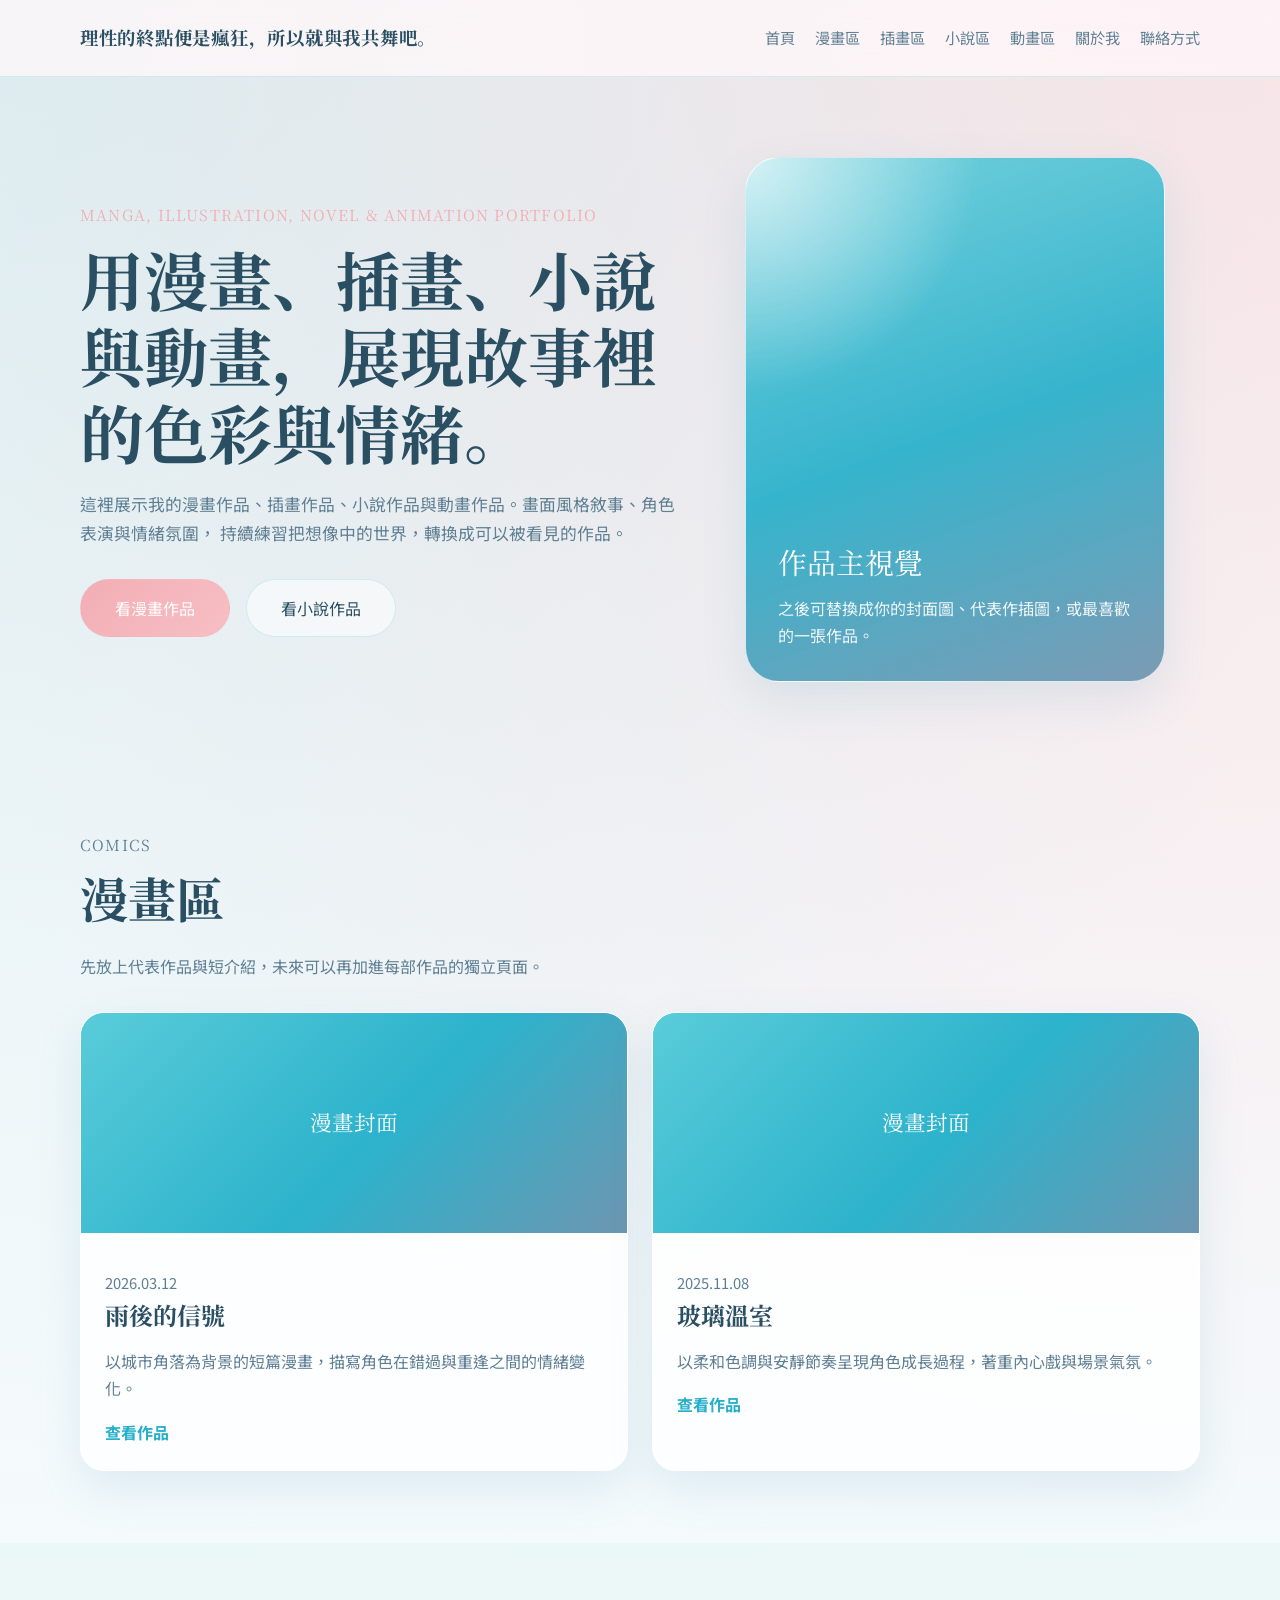
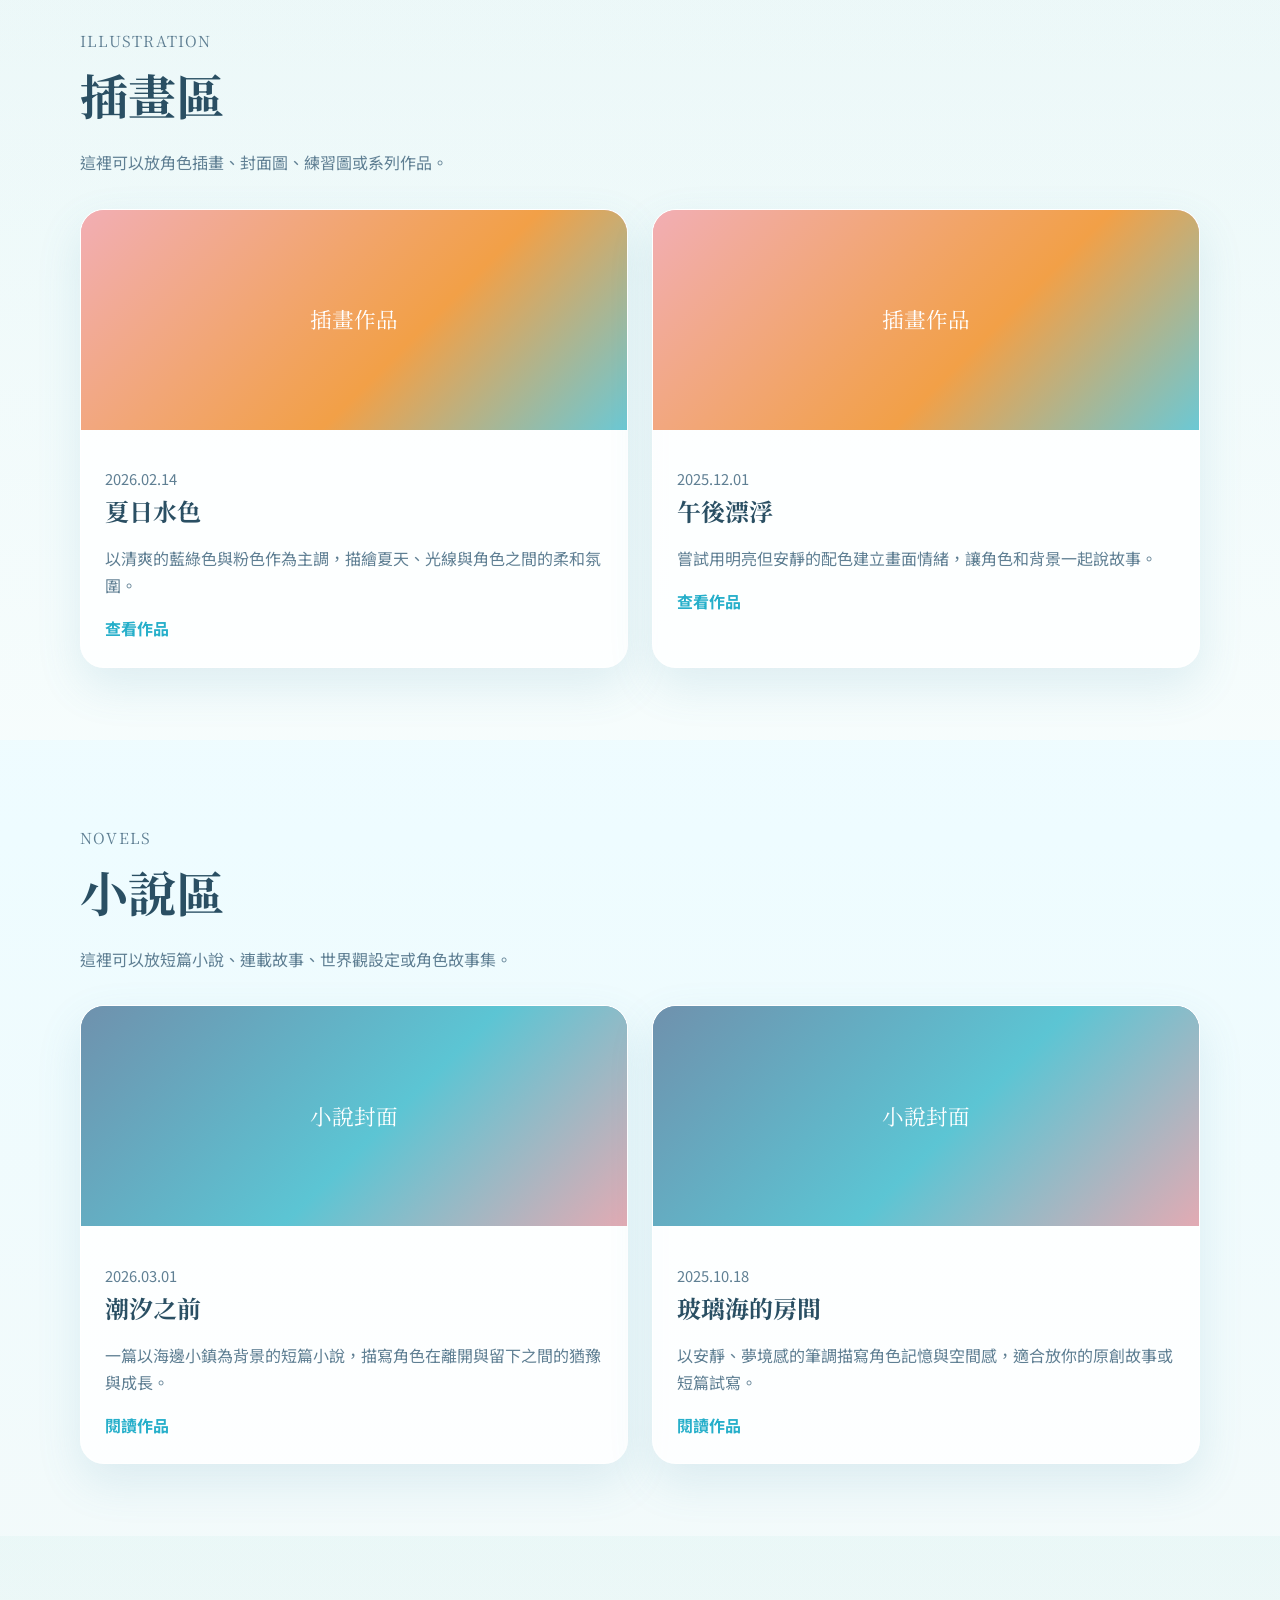
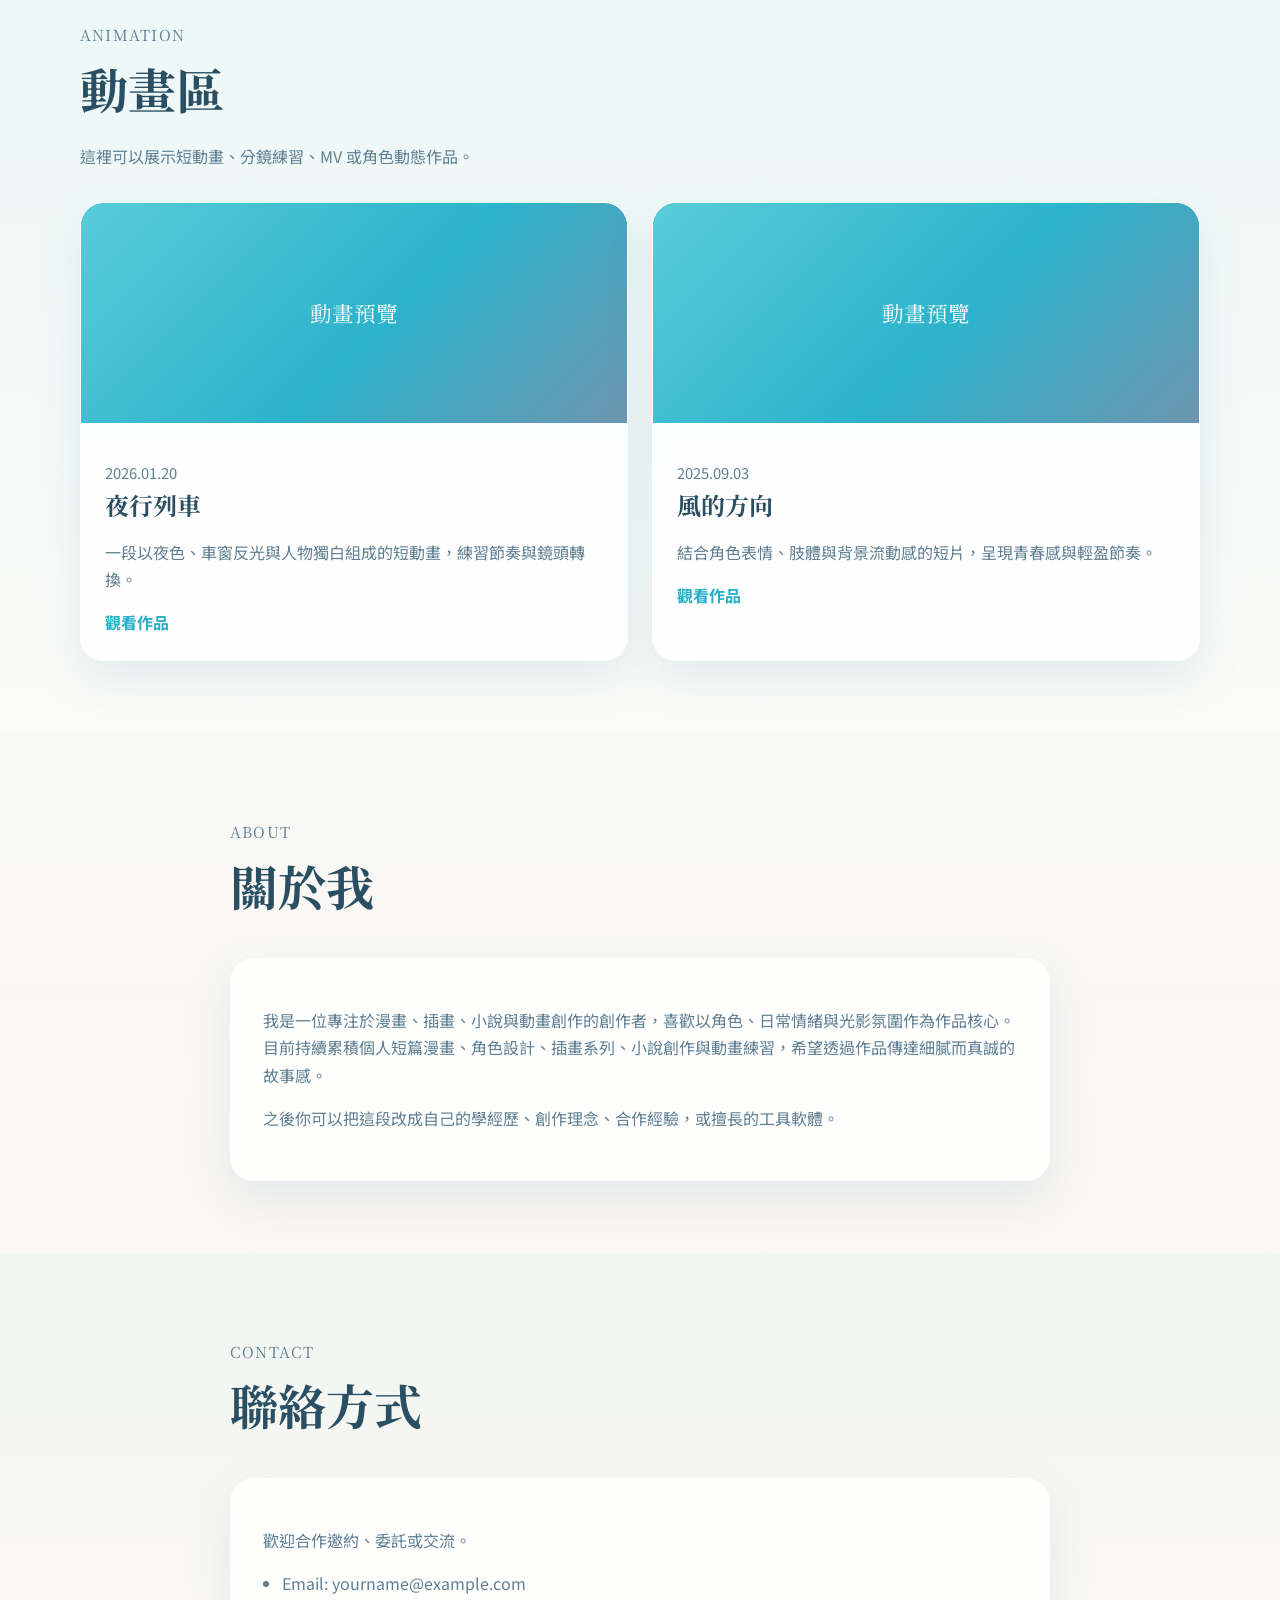
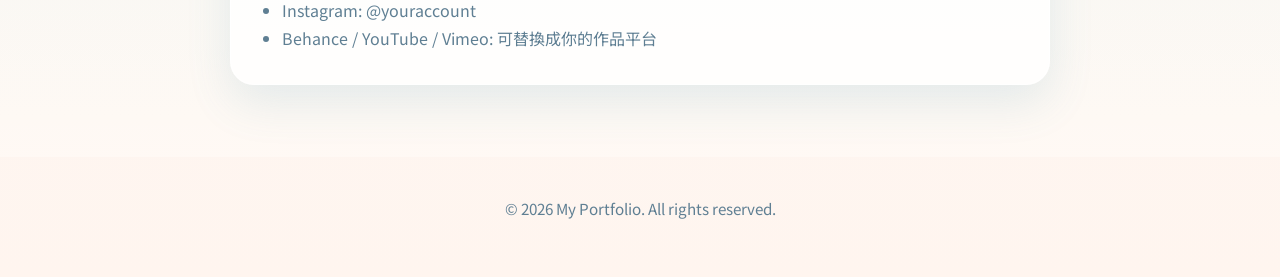
==== index.html @ 0db20a2e "更新小說指引介面" ====
<!DOCTYPE html>
<html lang="zh-Hant">
<head>
  <meta charset="UTF-8">
  <meta name="viewport" content="width=device-width, initial-scale=1.0">
  <title>理性的終點便是瘋狂，所以就與我共舞吧。 </title>
  <meta
    name="description"
    content="個人漫畫、插畫、小說與動畫作品集，包含作品介紹、關於我與聯絡方式。"
  >
  <link rel="preconnect" href="https://fonts.googleapis.com">
  <link rel="preconnect" href="https://fonts.gstatic.com" crossorigin>
  <link
    href="https://fonts.googleapis.com/css2?family=Noto+Serif+JP:wght@500;700&family=Noto+Sans+TC:wght@400;500;700&display=swap"
    rel="stylesheet"
  >
  <link rel="stylesheet" href="style.css">
</head>
<body>
  <header class="site-header">
    <div class="container header-inner">
      <a class="site-logo" href="#hero">理性的終點便是瘋狂，所以就與我共舞吧。</a>

      <button class="menu-toggle" type="button" aria-expanded="false" aria-controls="site-nav">
        選單
      </button>

      <nav class="site-nav" id="site-nav" aria-label="主要選單">
        <a href="#hero">首頁</a>
        <a href="#comics">漫畫區</a>
        <a href="#illustration">插畫區</a>
        <a href="#novels">小說區</a>
        <a href="#animation">動畫區</a>
        <a href="#about">關於我</a>
        <a href="#contact">聯絡方式</a>
      </nav>
    </div>
  </header>

  <main>
    <section class="hero" id="hero">
      <div class="container hero-grid">
        <div class="hero-copy">
          <p class="section-label">Manga, Illustration, Novel & Animation Portfolio</p>
          <h1>用漫畫、插畫、小說與動畫，展現故事裡的色彩與情緒。</h1>
          <p class="hero-text">
            這裡展示我的漫畫作品、插畫作品、小說作品與動畫作品。畫面風格敘事、角色表演與情緒氛圍，
            持續練習把想像中的世界，轉換成可以被看見的作品。
          </p>
          <div class="hero-actions">
            <a class="button primary" href="#comics">看漫畫作品</a>
            <a class="button secondary" href="#novels">看小說作品</a>
          </div>
        </div>

        <div class="hero-visual" aria-label="作品主視覺示意圖">
          <div class="hero-card">
            <span>作品主視覺</span>
            <p>之後可替換成你的封面圖、代表作插圖，或最喜歡的一張作品。</p>
          </div>
        </div>
      </div>
    </section>

    <section class="section" id="comics">
      <div class="container">
        <div class="section-heading">
          <p class="section-label">Comics</p>
          <h2>漫畫區</h2>
          <p>先放上代表作品與短介紹，未來可以再加進每部作品的獨立頁面。</p>
        </div>

        <div class="card-grid">
          <article class="work-card">
            <div class="work-cover placeholder">漫畫封面</div>
            <div class="work-content">
              <p class="work-date">2026.03.12</p>
              <h3>雨後的信號</h3>
              <p>
                以城市角落為背景的短篇漫畫，描寫角色在錯過與重逢之間的情緒變化。
              </p>
              <a class="text-link" href="#">查看作品</a>
            </div>
          </article>

          <article class="work-card">
            <div class="work-cover placeholder">漫畫封面</div>
            <div class="work-content">
              <p class="work-date">2025.11.08</p>
              <h3>玻璃溫室</h3>
              <p>
                以柔和色調與安靜節奏呈現角色成長過程，著重內心戲與場景氣氛。
              </p>
              <a class="text-link" href="#">查看作品</a>
            </div>
          </article>
        </div>
      </div>
    </section>

    <section class="section alt" id="illustration">
      <div class="container">
        <div class="section-heading">
          <p class="section-label">Illustration</p>
          <h2>插畫區</h2>
          <p>這裡可以放角色插畫、封面圖、練習圖或系列作品。</p>
        </div>

        <div class="card-grid">
          <article class="work-card">
            <div class="work-cover placeholder illustration-cover">插畫作品</div>
            <div class="work-content">
              <p class="work-date">2026.02.14</p>
              <h3>夏日水色</h3>
              <p>
                以清爽的藍綠色與粉色作為主調，描繪夏天、光線與角色之間的柔和氛圍。
              </p>
              <a class="text-link" href="#">查看作品</a>
            </div>
          </article>

          <article class="work-card">
            <div class="work-cover placeholder illustration-cover">插畫作品</div>
            <div class="work-content">
              <p class="work-date">2025.12.01</p>
              <h3>午後漂浮</h3>
              <p>
                嘗試用明亮但安靜的配色建立畫面情緒，讓角色和背景一起說故事。
              </p>
              <a class="text-link" href="#">查看作品</a>
            </div>
          </article>
        </div>
      </div>
    </section>

    <section class="section" id="novels">
      <div class="container">
        <div class="section-heading">
          <p class="section-label">Novels</p>
          <h2>小說區</h2>
          <p>這裡可以放短篇小說、連載故事、世界觀設定或角色故事集。</p>
        </div>

        <div class="card-grid">
          <article class="work-card">
            <div class="work-cover placeholder novel-cover">小說封面</div>
            <div class="work-content">
              <p class="work-date">2026.03.01</p>
              <h3>潮汐之前</h3>
              <p>
                一篇以海邊小鎮為背景的短篇小說，描寫角色在離開與留下之間的猶豫與成長。
              </p>
              <a class="text-link" href="novel-tide.html">閱讀作品</a>
            </div>
          </article>

          <article class="work-card">
            <div class="work-cover placeholder novel-cover">小說封面</div>
            <div class="work-content">
              <p class="work-date">2025.10.18</p>
              <h3>玻璃海的房間</h3>
              <p>
                以安靜、夢境感的筆調描寫角色記憶與空間感，適合放你的原創故事或短篇試寫。
              </p>
              <a class="text-link" href="novel2-tide.html">閱讀作品</a>
            </div>
          </article>
        </div>
      </div>
    </section>

    <section class="section alt" id="animation">
      <div class="container">
        <div class="section-heading">
          <p class="section-label">Animation</p>
          <h2>動畫區</h2>
          <p>這裡可以展示短動畫、分鏡練習、MV 或角色動態作品。</p>
        </div>

        <div class="card-grid">
          <article class="work-card">
            <div class="work-cover placeholder">動畫預覽</div>
            <div class="work-content">
              <p class="work-date">2026.01.20</p>
              <h3>夜行列車</h3>
              <p>
                一段以夜色、車窗反光與人物獨白組成的短動畫，練習節奏與鏡頭轉換。
              </p>
              <a class="text-link" href="#">觀看作品</a>
            </div>
          </article>

          <article class="work-card">
            <div class="work-cover placeholder">動畫預覽</div>
            <div class="work-content">
              <p class="work-date">2025.09.03</p>
              <h3>風的方向</h3>
              <p>
                結合角色表情、肢體與背景流動感的短片，呈現青春感與輕盈節奏。
              </p>
              <a class="text-link" href="#">觀看作品</a>
            </div>
          </article>
        </div>
      </div>
    </section>

    <section class="section" id="about">
      <div class="container narrow">
        <div class="section-heading">
          <p class="section-label">About</p>
          <h2>關於我</h2>
        </div>
        <div class="about-box">
          <p>
            我是一位專注於漫畫、插畫、小說與動畫創作的創作者，喜歡以角色、日常情緒與光影氛圍作為作品核心。
            目前持續累積個人短篇漫畫、角色設計、插畫系列、小說創作與動畫練習，希望透過作品傳達細膩而真誠的故事感。
          </p>
          <p>
            之後你可以把這段改成自己的學經歷、創作理念、合作經驗，或擅長的工具軟體。
          </p>
        </div>
      </div>
    </section>

    <section class="section contact-section" id="contact">
      <div class="container narrow">
        <div class="section-heading">
          <p class="section-label">Contact</p>
          <h2>聯絡方式</h2>
        </div>
        <div class="contact-box">
          <p>歡迎合作邀約、委託或交流。</p>
          <ul class="contact-list">
            <li>Email: yourname@example.com</li>
            <li>Instagram: @youraccount</li>
            <li>Behance / YouTube / Vimeo: 可替換成你的作品平台</li>
          </ul>
        </div>
      </div>
    </section>
  </main>

  <footer class="site-footer">
    <div class="container footer-inner">
      <p>&copy; <span id="current-year"></span> My Portfolio. All rights reserved.</p>
    </div>
  </footer>

  <script src="script.js"></script>
</body>
</html>
---- style.css ----
:root {
  --bg: #fff4f6;
  --bg-soft: #f8fdff;
  --card: rgba(255, 255, 255, 0.82);
  --text: #2a4f63;
  --muted: #5f7f93;
  --line: rgba(38, 175, 202, 0.18);
  --accent: #f2aeb4;
  --accent-deep: #26afca;
  --accent-warm: #f29e38;
  --accent-blue: #59ccd9;
  --accent-steel: #6f91ad;
  --shadow: 0 18px 45px rgba(79, 149, 174, 0.14);
  --radius-lg: 24px;
  --radius-md: 18px;
  --radius-sm: 12px;
  --container: 1120px;
}

* {
  box-sizing: border-box;
}

html {
  scroll-behavior: smooth;
}

body {
  margin: 0;
  font-family: "Noto Sans TC", sans-serif;
  color: var(--text);
  background:
    radial-gradient(circle at top left, rgba(89, 204, 217, 0.2), transparent 28%),
    radial-gradient(circle at top right, rgba(242, 174, 180, 0.26), transparent 30%),
    linear-gradient(180deg, #fef7f8 0%, #eefcff 48%, #fff5ef 100%);
  line-height: 1.7;
}

img {
  max-width: 100%;
  display: block;
}

a {
  color: inherit;
  text-decoration: none;
}

.container {
  width: min(calc(100% - 2rem), var(--container));
  margin: 0 auto;
}

.narrow {
  max-width: 820px;
}

.site-header {
  position: sticky;
  top: 0;
  z-index: 20;
  backdrop-filter: blur(16px);
  background: rgba(255, 248, 250, 0.78);
  border-bottom: 1px solid var(--line);
}

.header-inner {
  display: flex;
  align-items: center;
  justify-content: space-between;
  gap: 1rem;
  min-height: 76px;
}

.site-logo,
.section-label,
h1,
h2,
h3 {
  font-family: "Noto Serif JP", serif;
}

.site-logo {
  font-size: 1.15rem;
  font-weight: 700;
  letter-spacing: 0.04em;
}

.site-nav {
  display: flex;
  align-items: center;
  gap: 1.25rem;
}

.site-nav a {
  color: var(--muted);
  font-size: 0.95rem;
}

.site-nav a:hover,
.site-nav a:focus-visible,
.text-link:hover,
.text-link:focus-visible {
  color: var(--accent-deep);
}

.menu-toggle {
  display: none;
  border: 1px solid var(--line);
  background: var(--bg-soft);
  color: var(--text);
  padding: 0.7rem 1rem;
  border-radius: 999px;
  font: inherit;
}

.hero {
  padding: 5rem 0 4rem;
}

.hero-grid {
  display: grid;
  grid-template-columns: 1.1fr 0.9fr;
  gap: 2rem;
  align-items: center;
}

.section-label {
  margin: 0 0 0.75rem;
  color: var(--accent);
  font-size: 0.95rem;
  letter-spacing: 0.08em;
  text-transform: uppercase;
}

h1 {
  margin: 0;
  font-size: clamp(2.4rem, 5vw, 4.8rem);
  line-height: 1.2;
}

.hero-text,
.section-heading p,
.work-content p,
.about-box p,
.contact-box p,
.contact-list {
  color: var(--muted);
}

.hero-text {
  max-width: 42rem;
  margin: 1.25rem 0 0;
  font-size: 1.05rem;
}

.hero-actions {
  display: flex;
  flex-wrap: wrap;
  gap: 1rem;
  margin-top: 2rem;
}

.button {
  display: inline-flex;
  align-items: center;
  justify-content: center;
  min-width: 150px;
  padding: 0.9rem 1.4rem;
  border-radius: 999px;
  border: 1px solid transparent;
  transition: transform 0.2s ease, background-color 0.2s ease;
}

.button:hover,
.button:focus-visible {
  transform: translateY(-2px);
}

.button.primary {
  background: linear-gradient(135deg, var(--accent), #f6bfc5);
  color: #fffdfd;
}

.button.secondary {
  background: rgba(255, 255, 255, 0.55);
  border-color: var(--line);
}

.hero-visual {
  min-height: 420px;
  display: flex;
  align-items: center;
  justify-content: center;
}

.hero-card,
.work-card,
.about-box,
.contact-box {
  background: var(--card);
  border: 1px solid rgba(255, 255, 255, 0.75);
  box-shadow: var(--shadow);
}

.hero-card {
  width: min(100%, 420px);
  aspect-ratio: 4 / 5;
  border-radius: 34px;
  padding: 2rem;
  background:
    radial-gradient(circle at top left, rgba(255, 255, 255, 0.7), transparent 35%),
    linear-gradient(160deg, rgba(89, 204, 217, 0.82), rgba(38, 175, 202, 0.92) 52%, rgba(111, 145, 173, 0.9) 100%);
  display: flex;
  flex-direction: column;
  justify-content: flex-end;
}

.hero-card span {
  font-family: "Noto Serif JP", serif;
  font-size: 1.8rem;
  margin-bottom: 0.5rem;
  color: #ffffff;
}

.hero-card p {
  margin: 0;
  color: rgba(255, 255, 255, 0.9);
}

.section {
  padding: 4.5rem 0;
}

.section.alt,
.contact-section {
  background:
    linear-gradient(180deg, rgba(89, 204, 217, 0.08), rgba(255, 255, 255, 0.2)),
    rgba(255, 250, 245, 0.32);
}

.section-heading {
  margin-bottom: 2rem;
}

h2 {
  margin: 0;
  font-size: clamp(1.9rem, 4vw, 3rem);
}

.section-heading p {
  margin: 0.85rem 0 0;
}

.card-grid {
  display: grid;
  grid-template-columns: repeat(2, minmax(0, 1fr));
  gap: 1.5rem;
}

.work-card {
  border-radius: var(--radius-lg);
  overflow: hidden;
}

.work-cover {
  min-height: 220px;
  display: grid;
  place-items: center;
  font-family: "Noto Serif JP", serif;
  font-size: 1.35rem;
  color: #fff;
  background:
    linear-gradient(135deg, rgba(89, 204, 217, 0.95), rgba(38, 175, 202, 0.88) 55%, rgba(111, 145, 173, 0.92)),
    #59ccd9;
}

.illustration-cover {
  background:
    linear-gradient(135deg, rgba(242, 174, 180, 0.96), rgba(242, 158, 56, 0.88) 60%, rgba(89, 204, 217, 0.88)),
    #f2aeb4;
}

.novel-cover {
  background:
    linear-gradient(135deg, rgba(111, 145, 173, 0.94), rgba(89, 204, 217, 0.88) 55%, rgba(242, 174, 180, 0.88)),
    #6f91ad;
}

.work-content {
  padding: 1.5rem;
}

.work-date {
  margin: 0 0 0.4rem;
  font-size: 0.92rem;
}

h3 {
  margin: 0;
  font-size: 1.5rem;
}

.work-content p {
  margin: 0.8rem 0 0;
}

.text-link {
  display: inline-block;
  margin-top: 1rem;
  color: var(--accent-deep);
  font-weight: 700;
}

.about-box,
.contact-box {
  border-radius: var(--radius-lg);
  padding: 2rem;
}

.contact-list {
  margin: 1rem 0 0;
  padding-left: 1.2rem;
}

.site-footer {
  padding: 1.5rem 0 2.5rem;
}

.footer-inner {
  text-align: center;
  color: var(--muted);
  font-size: 0.95rem;
}

@media (max-width: 900px) {
  .hero-grid,
  .card-grid {
    grid-template-columns: 1fr;
  }

  .hero {
    padding-top: 3.5rem;
  }
}

@media (max-width: 720px) {
  .header-inner {
    flex-wrap: wrap;
    padding: 0.9rem 0;
  }

  .menu-toggle {
    display: inline-flex;
  }

  .site-nav {
    display: none;
    width: 100%;
    flex-direction: column;
    align-items: flex-start;
    padding: 0.4rem 0 0.8rem;
  }

  .site-nav.is-open {
    display: flex;
  }

  .hero-card {
    aspect-ratio: 5 / 4;
  }

  .section,
  .contact-section {
    padding: 3.5rem 0;
  }
}
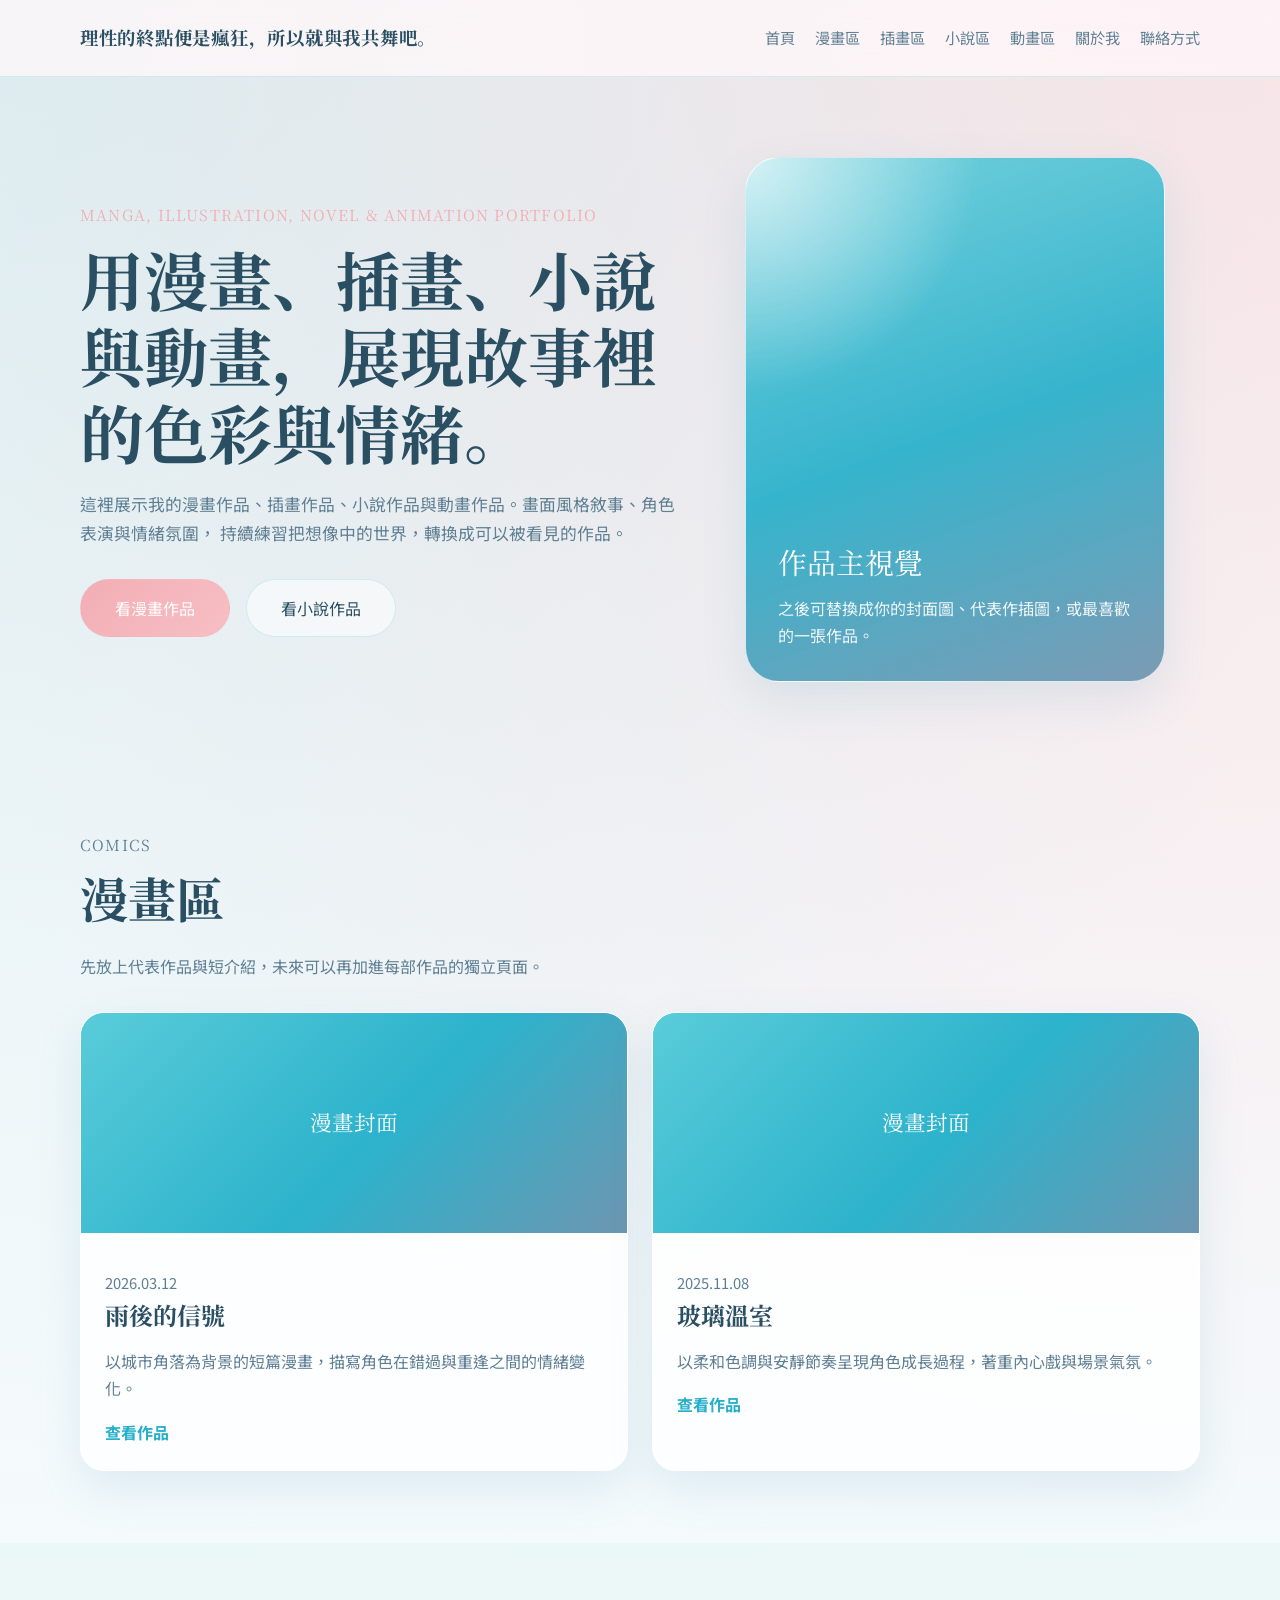
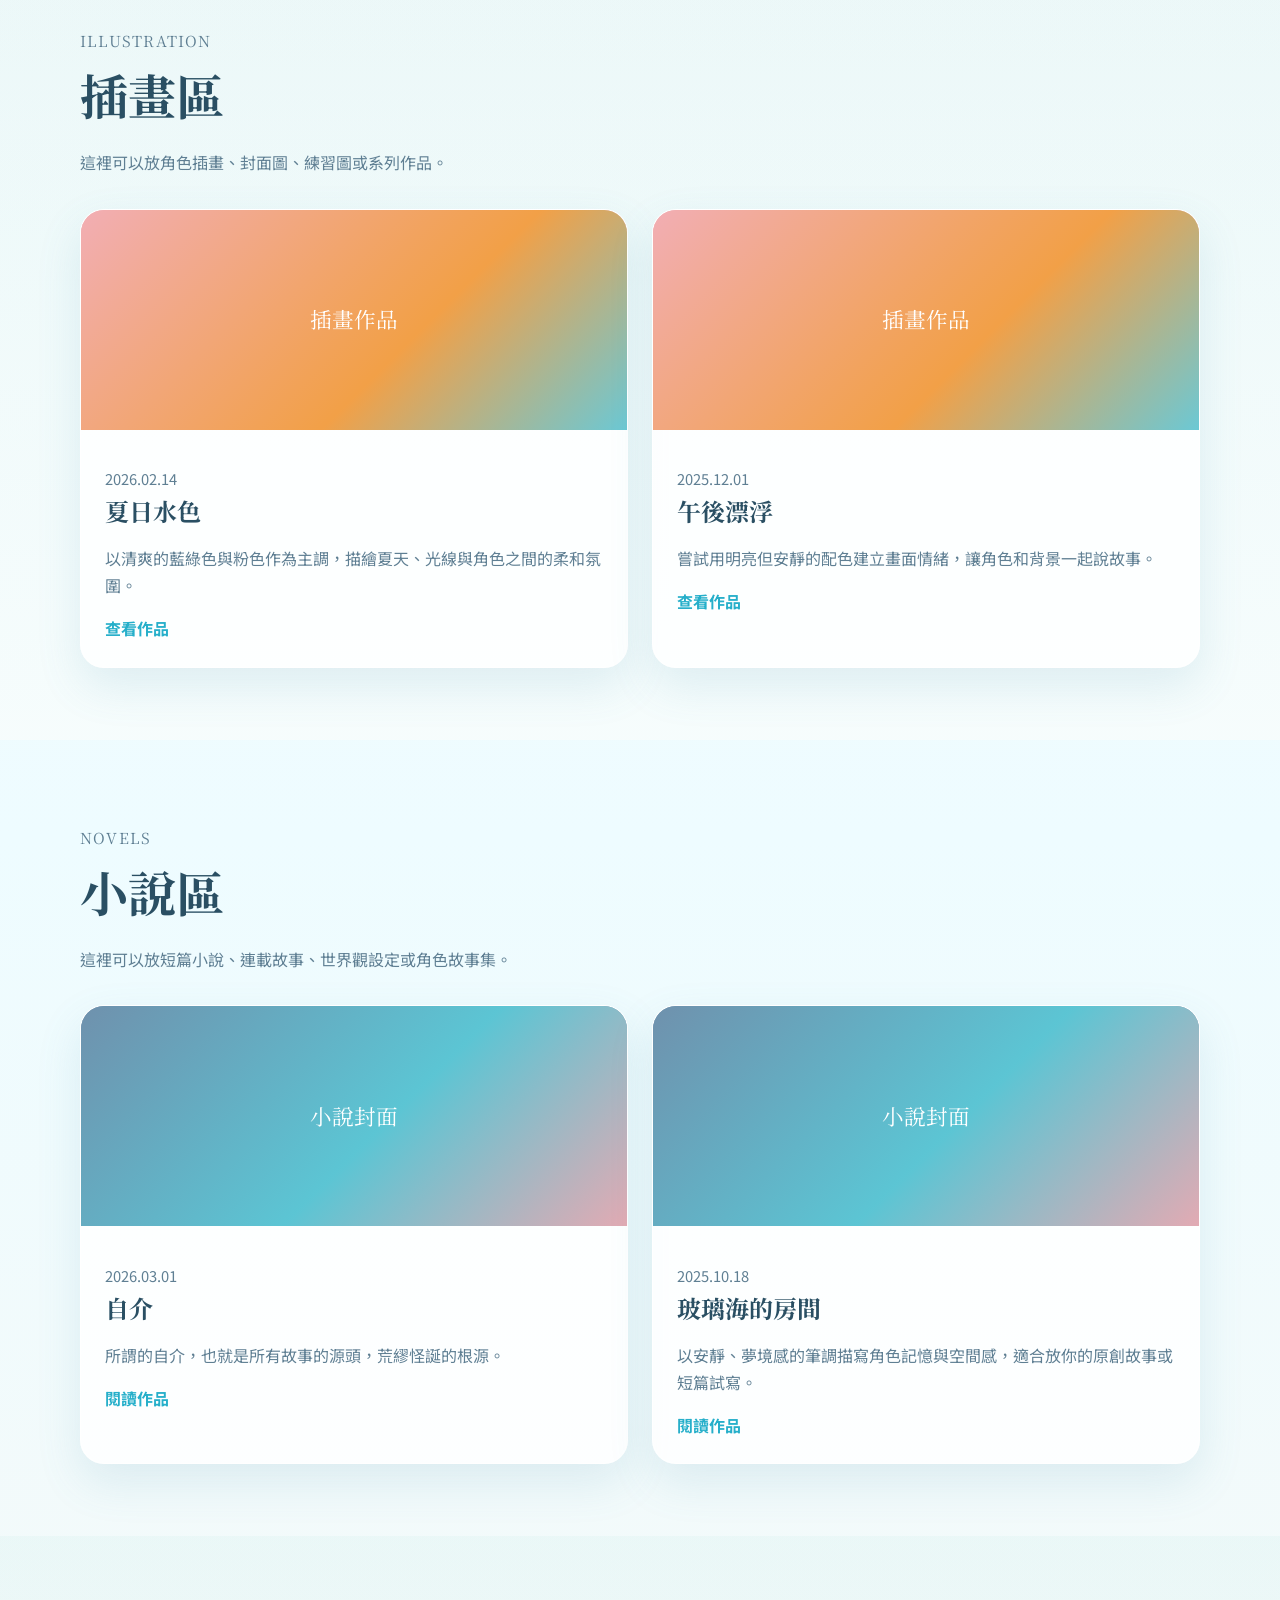
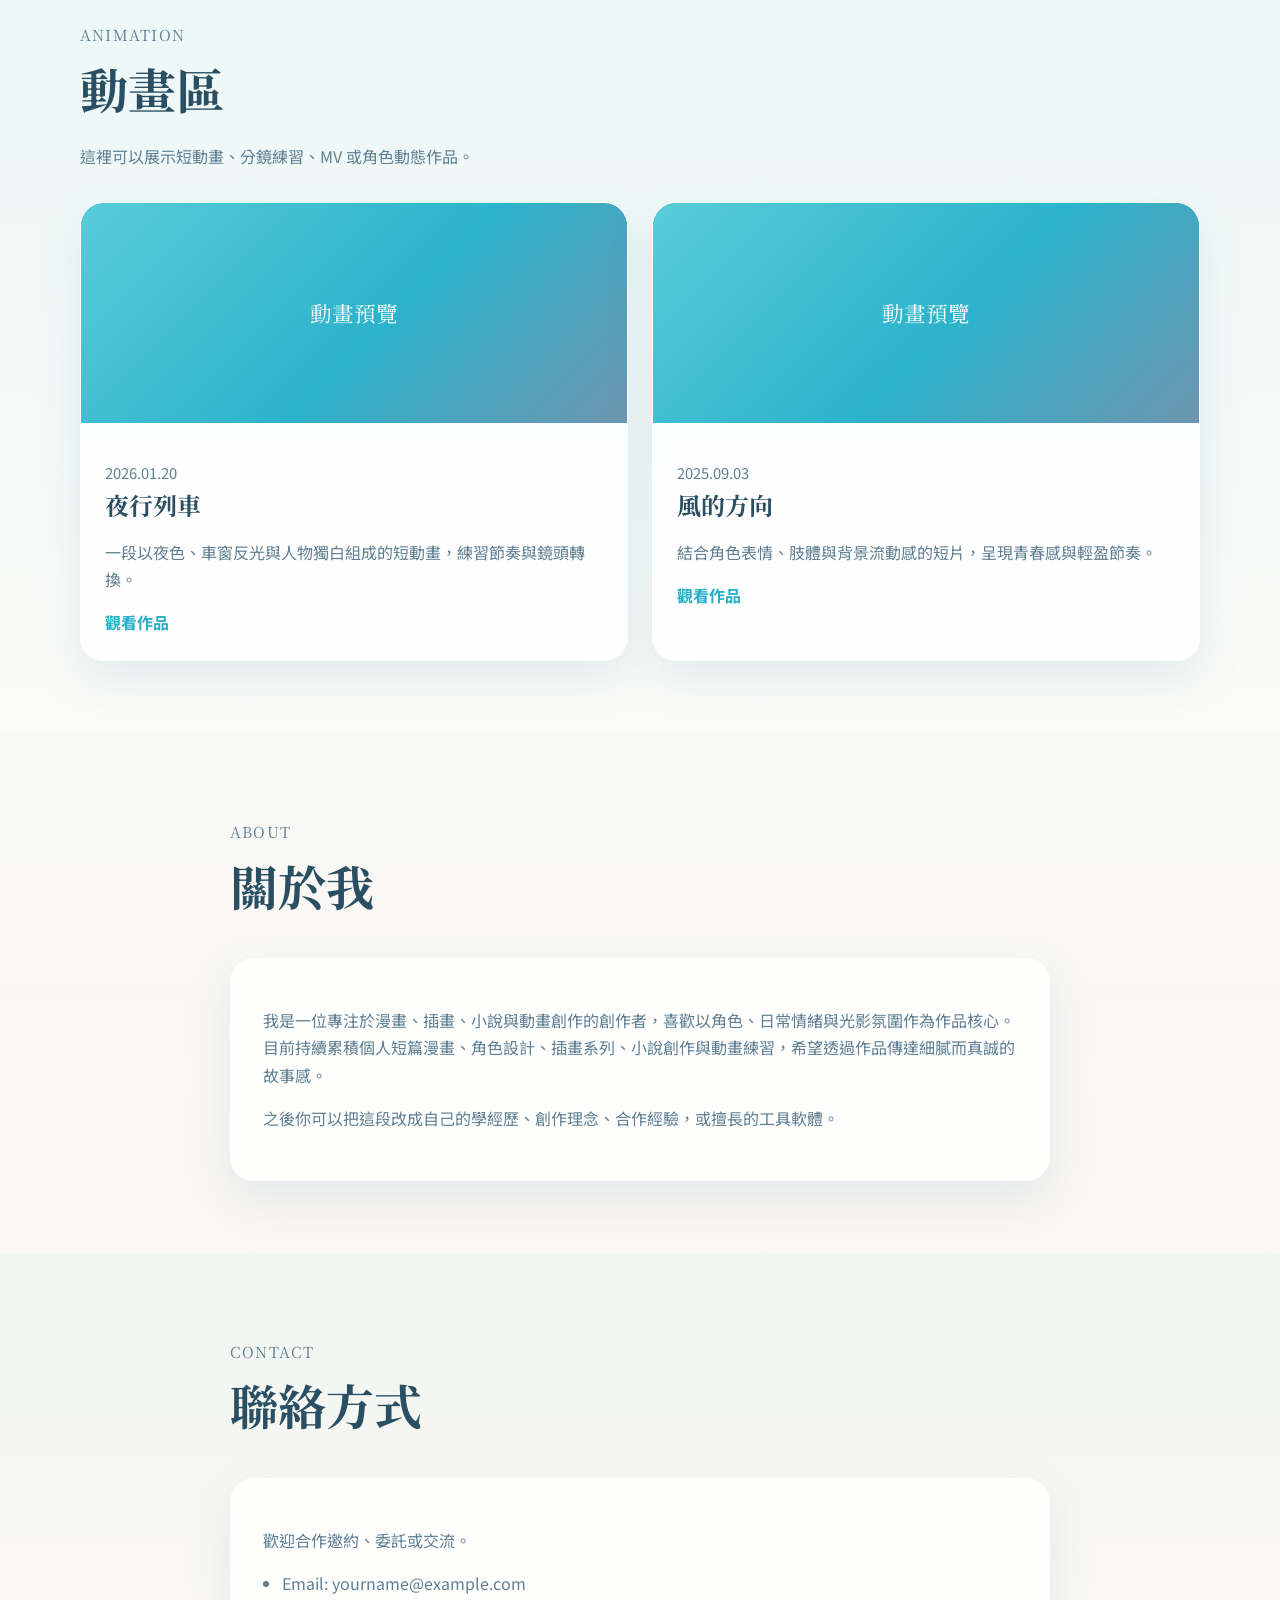
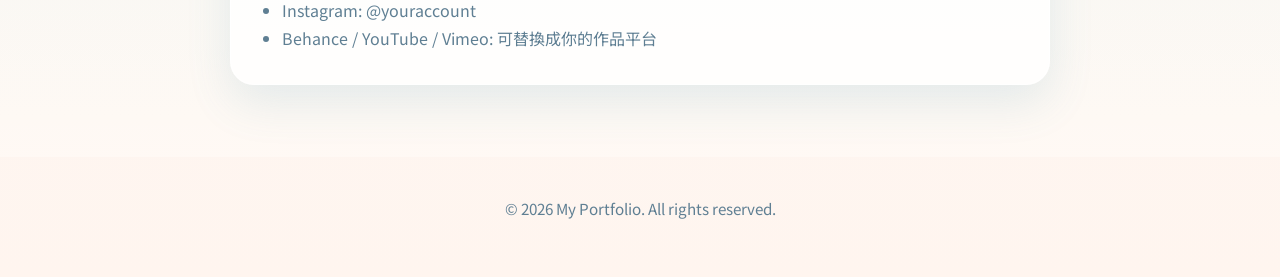
==== commit 82762997: "更新小說介面" ====
--- a/index.html
+++ b/index.html
@@ -147,9 +147,9 @@
             <div class="work-cover placeholder novel-cover">小說封面</div>
             <div class="work-content">
               <p class="work-date">2026.03.01</p>
-              <h3>潮汐之前</h3>
-              <p>
-                一篇以海邊小鎮為背景的短篇小說，描寫角色在離開與留下之間的猶豫與成長。
+              <h3>自介</h3>
+              <p>
+                所謂的自介，也就是所有故事的源頭，荒繆怪誕的根源。
               </p>
               <a class="text-link" href="novel-tide.html">閱讀作品</a>
             </div>
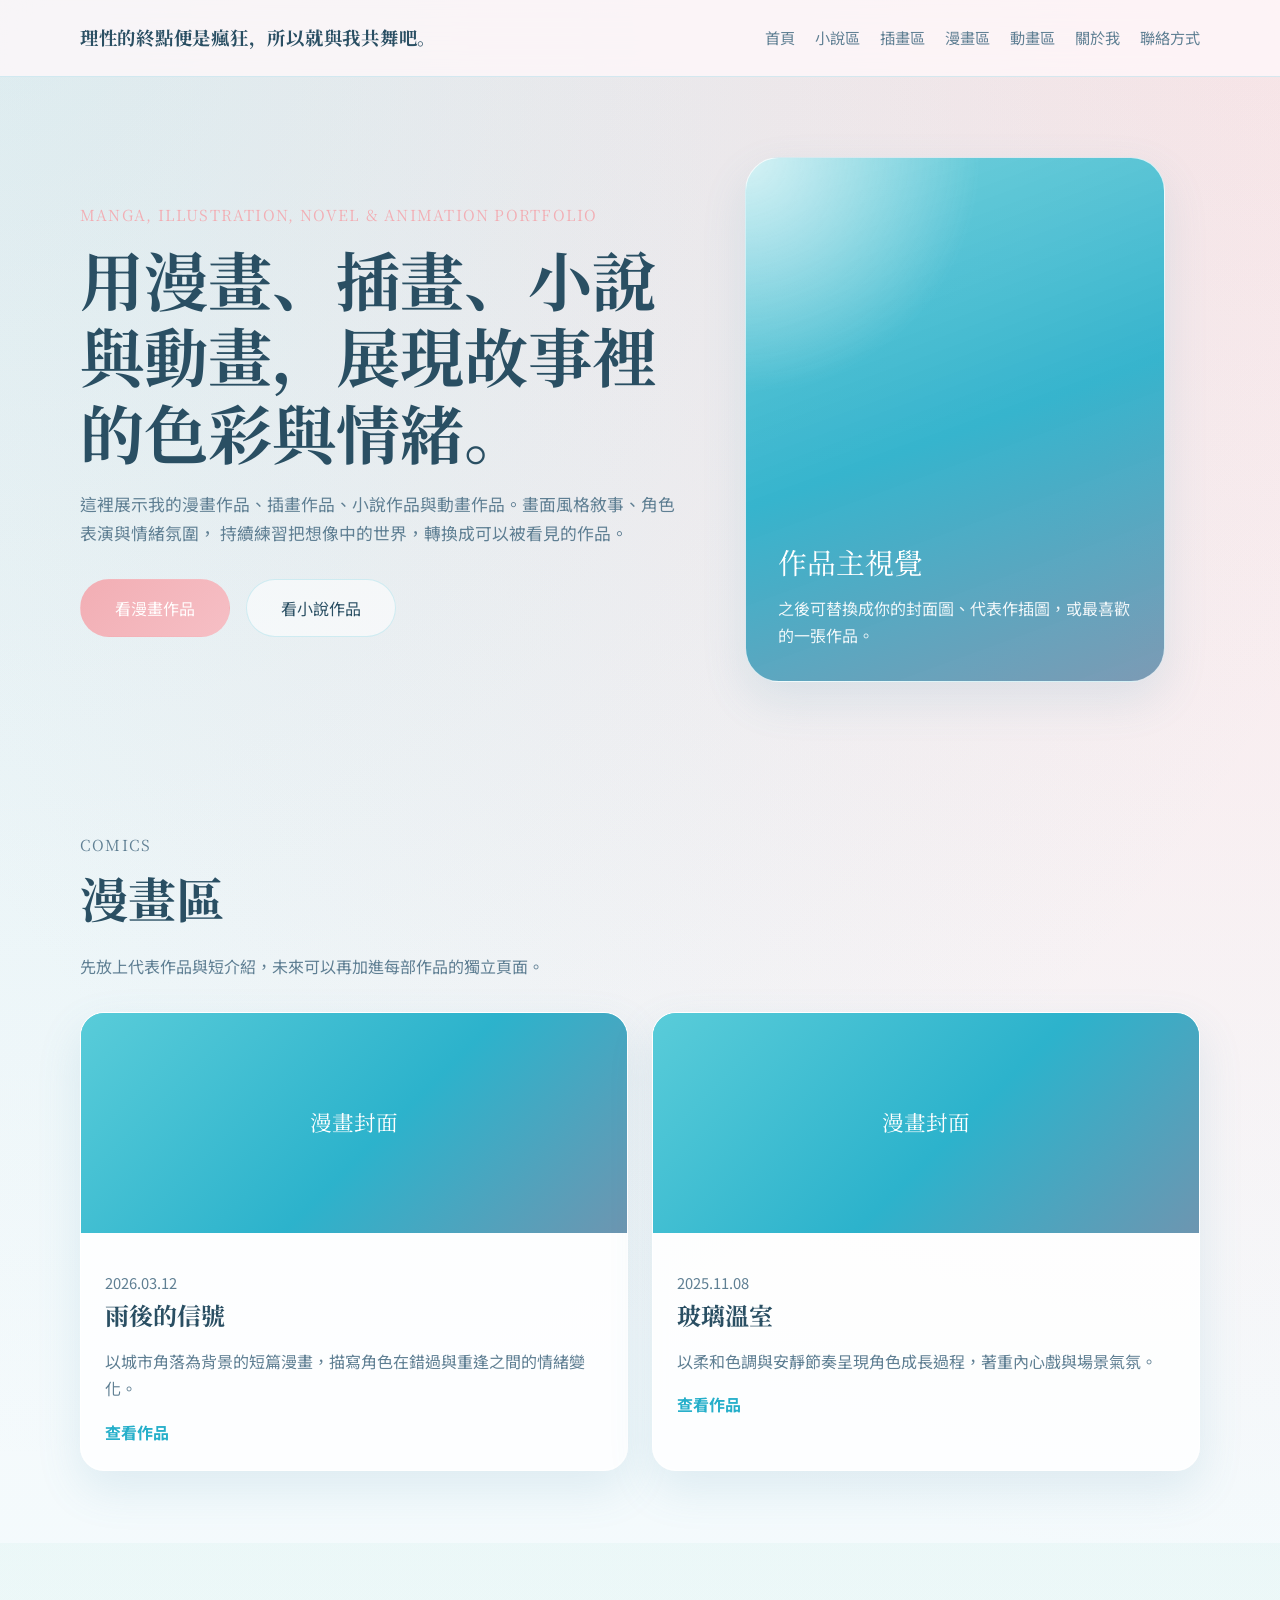
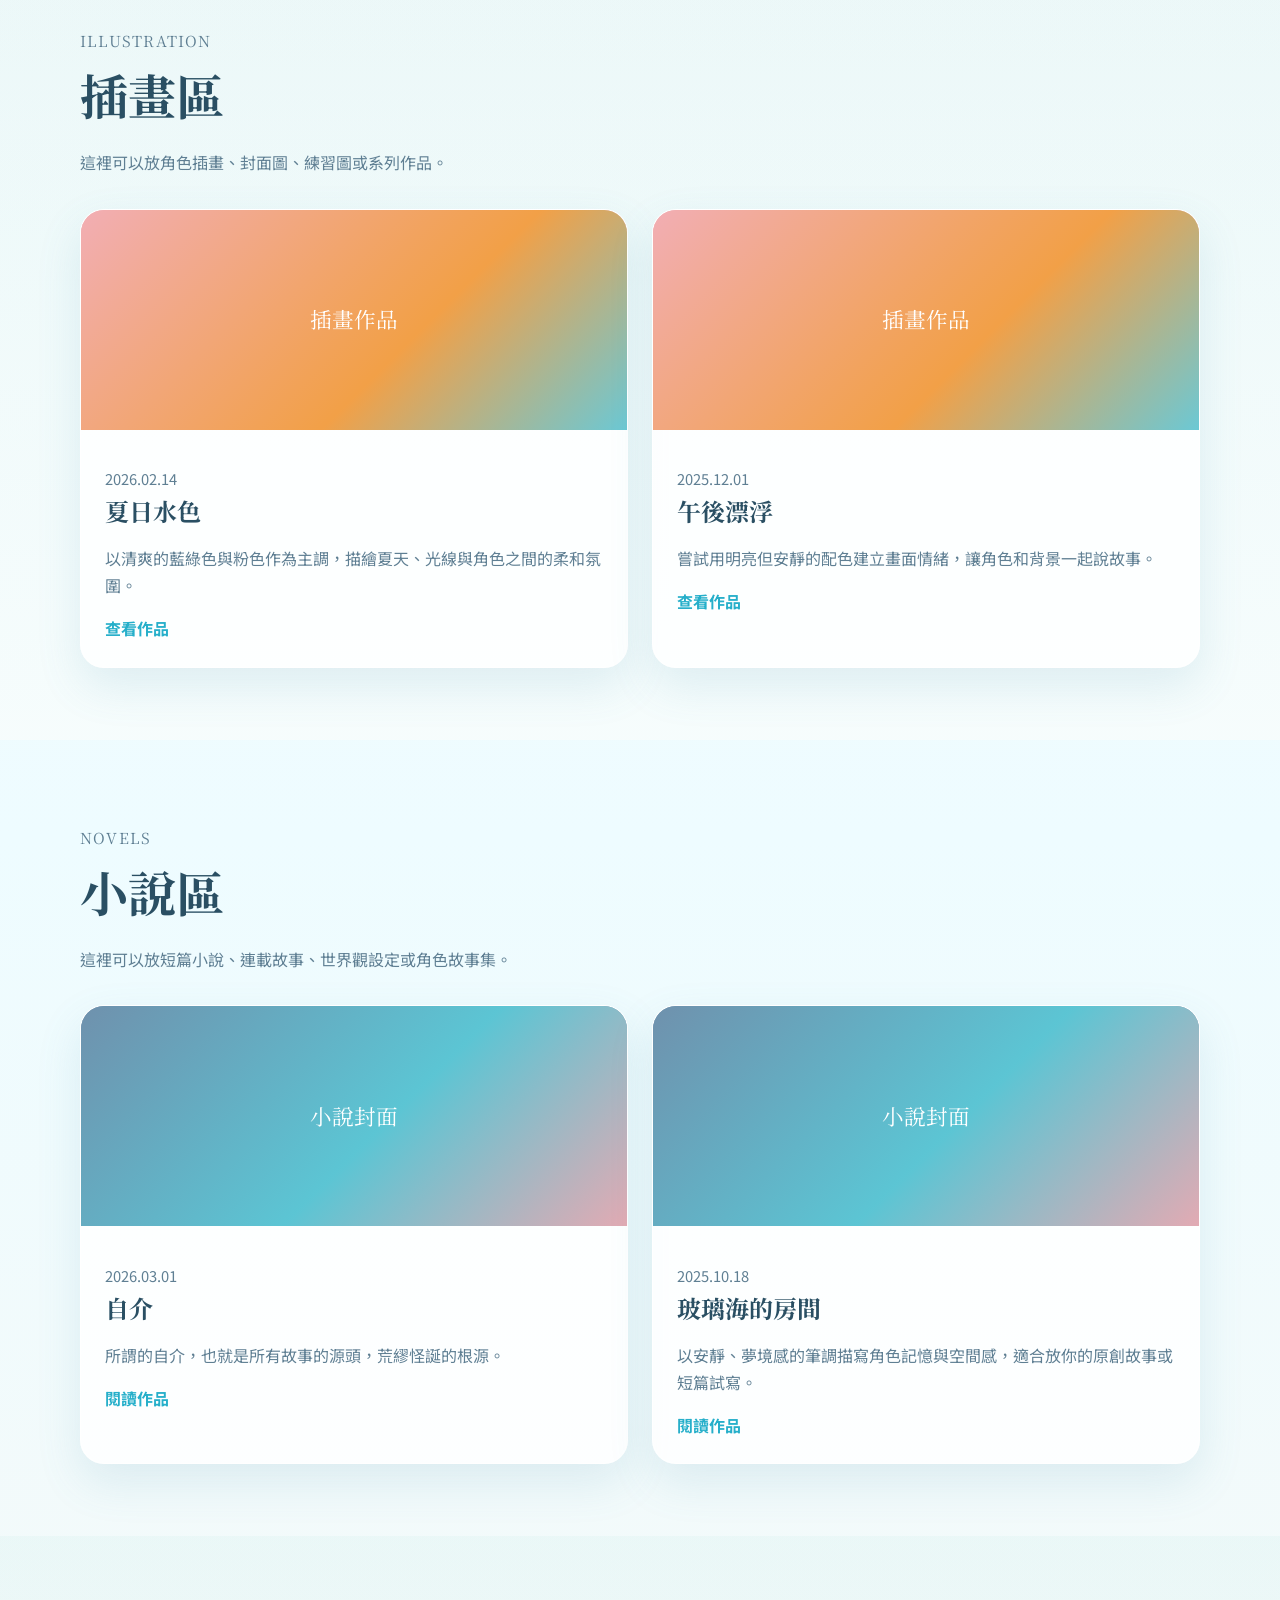
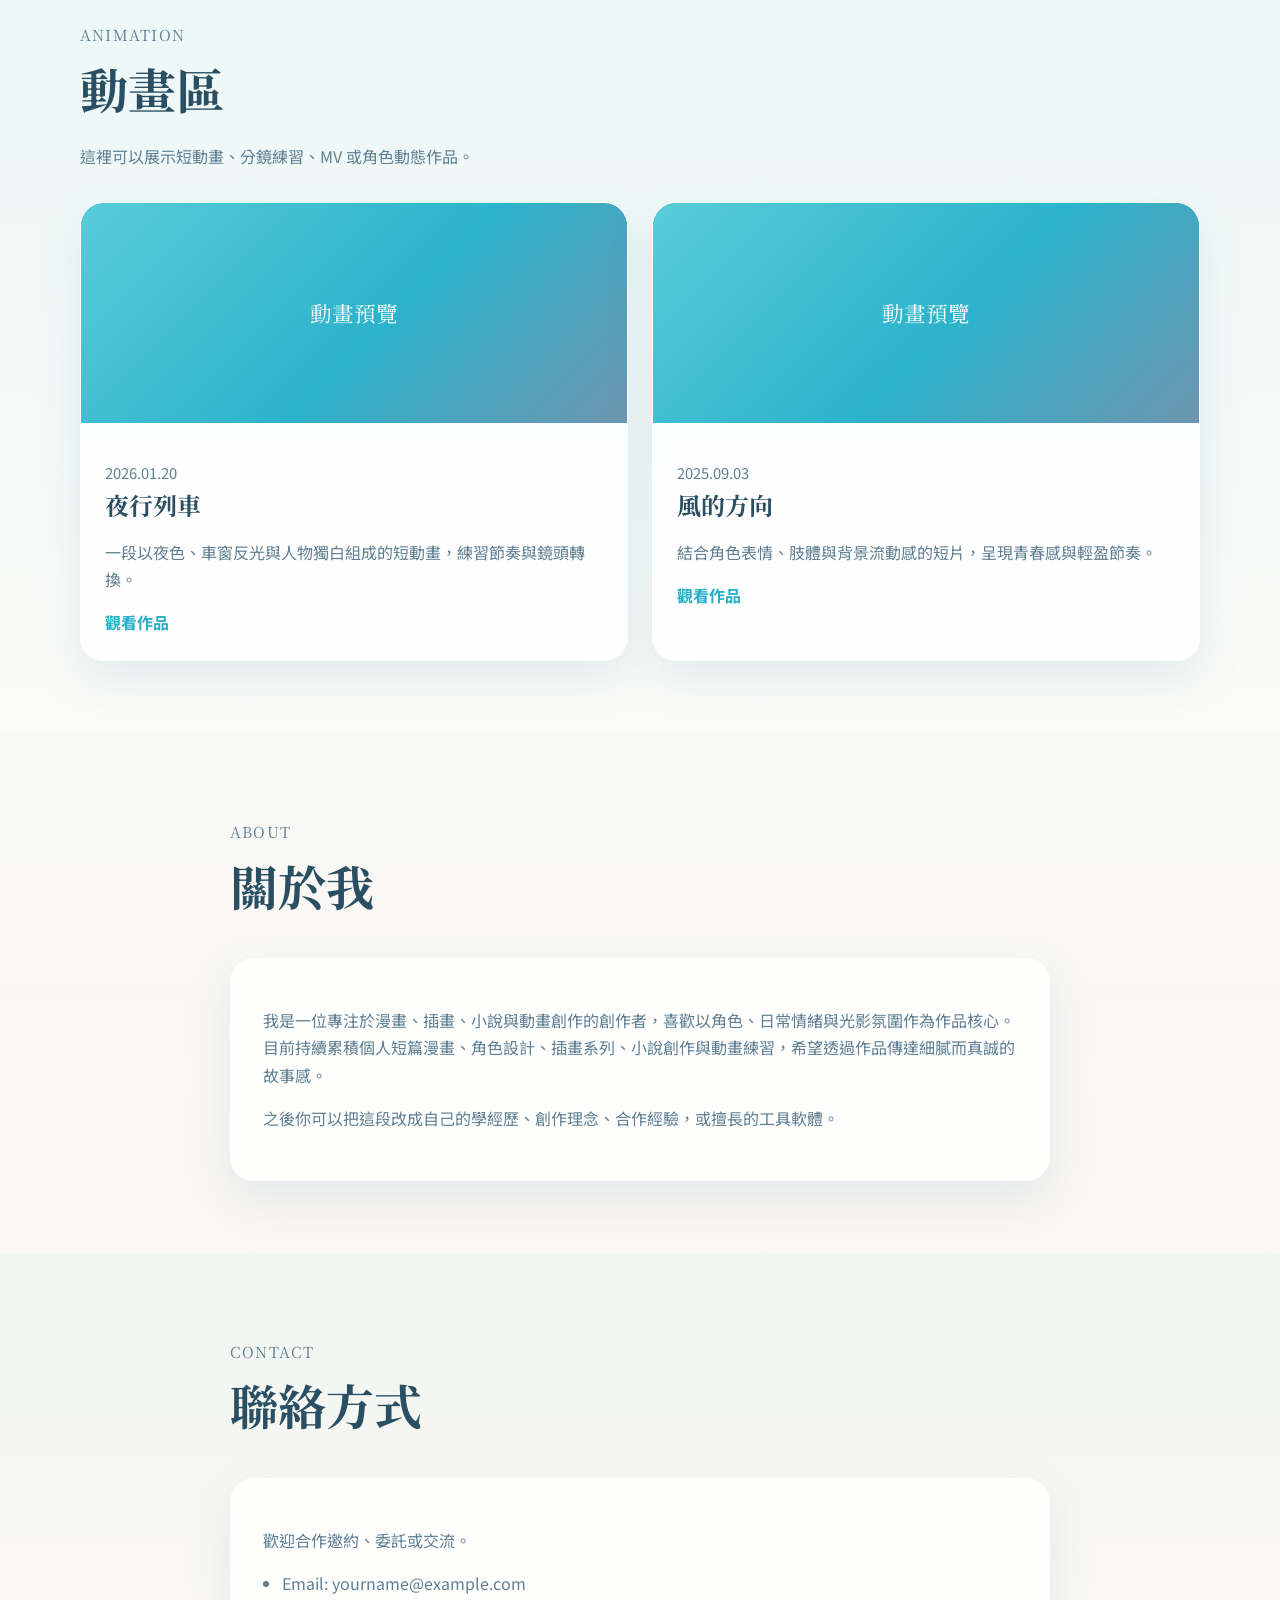
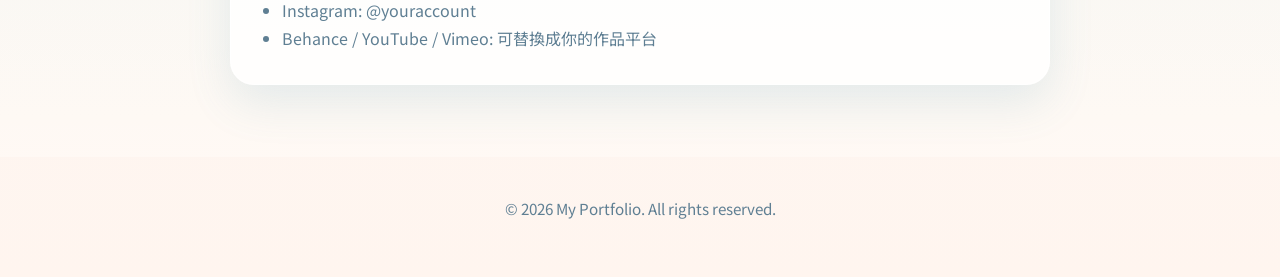
==== commit 56a13fd5: "更新小說介面" ====
--- a/index.html
+++ b/index.html
@@ -27,9 +27,9 @@
 
       <nav class="site-nav" id="site-nav" aria-label="主要選單">
         <a href="#hero">首頁</a>
+        <a href="#novels">小說區</a>
+        <a href="#illustration">插畫區</a>
         <a href="#comics">漫畫區</a>
-        <a href="#illustration">插畫區</a>
-        <a href="#novels">小說區</a>
         <a href="#animation">動畫區</a>
         <a href="#about">關於我</a>
         <a href="#contact">聯絡方式</a>
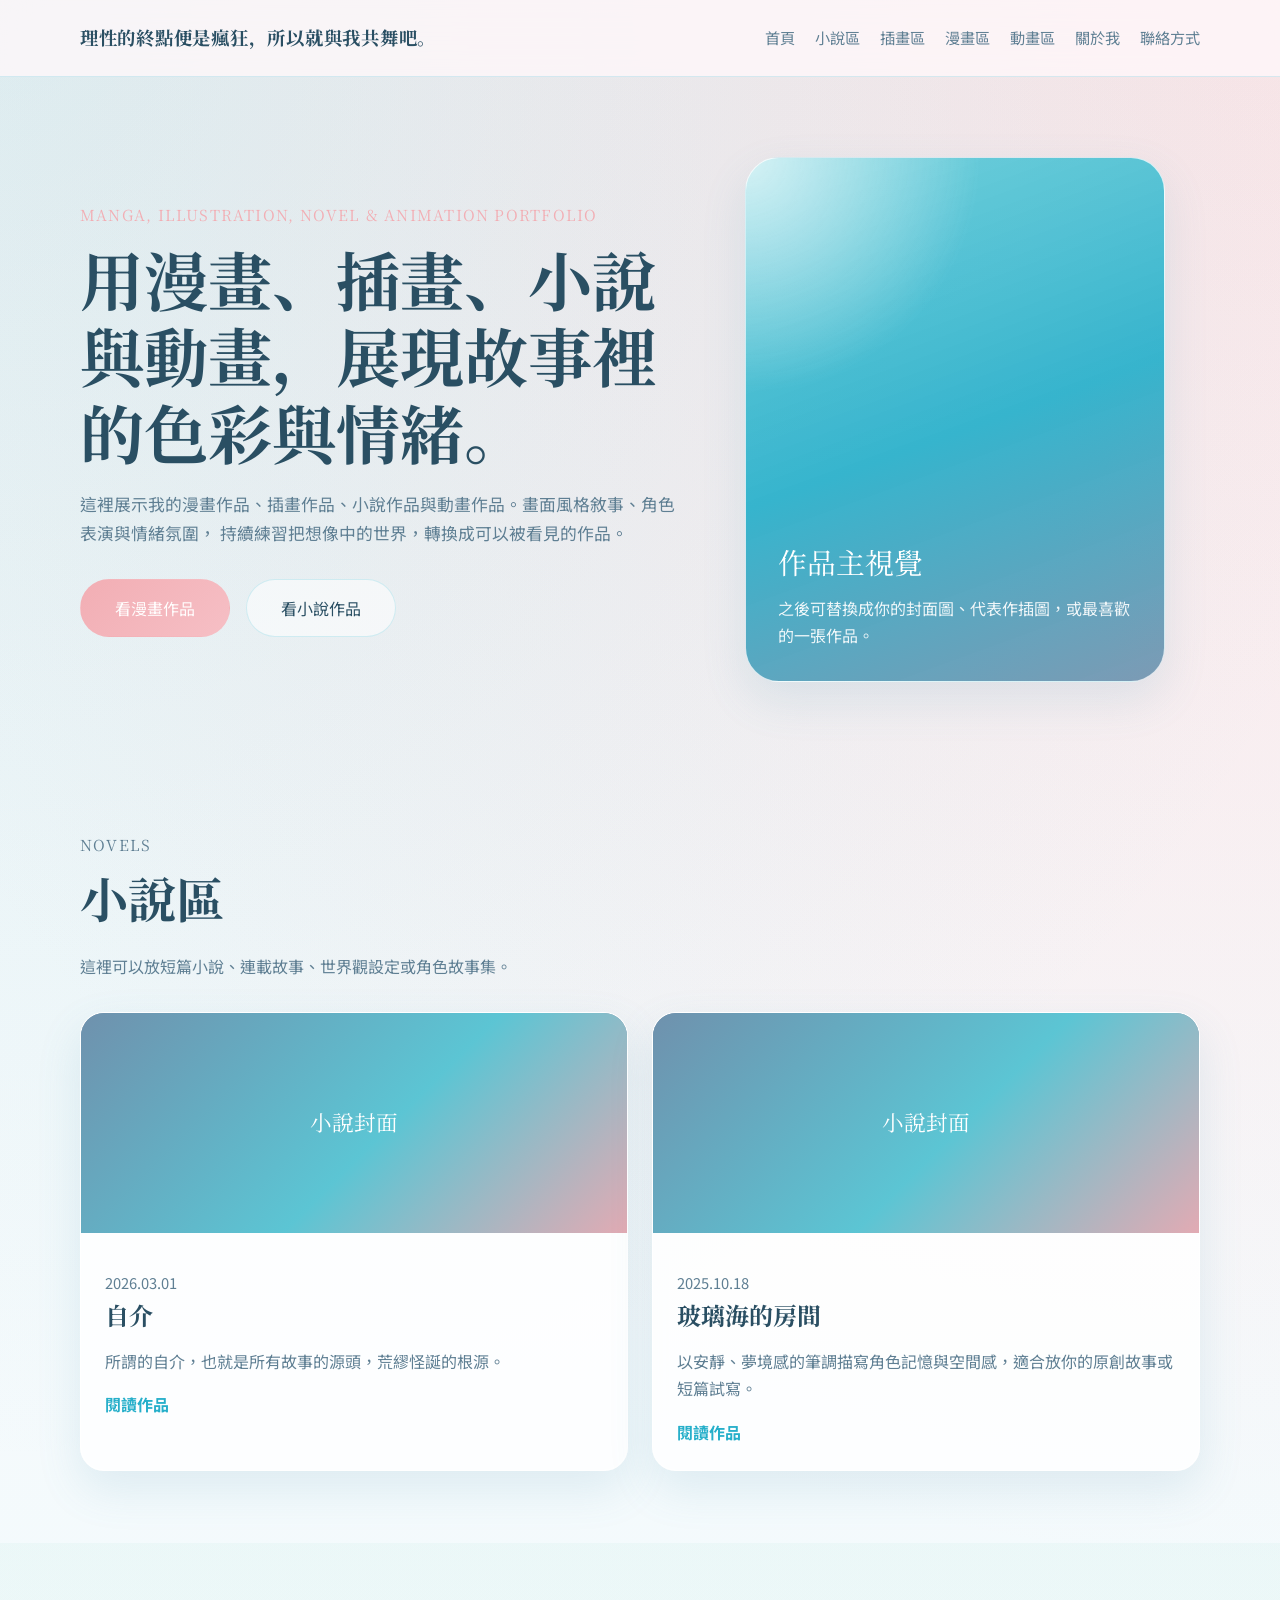
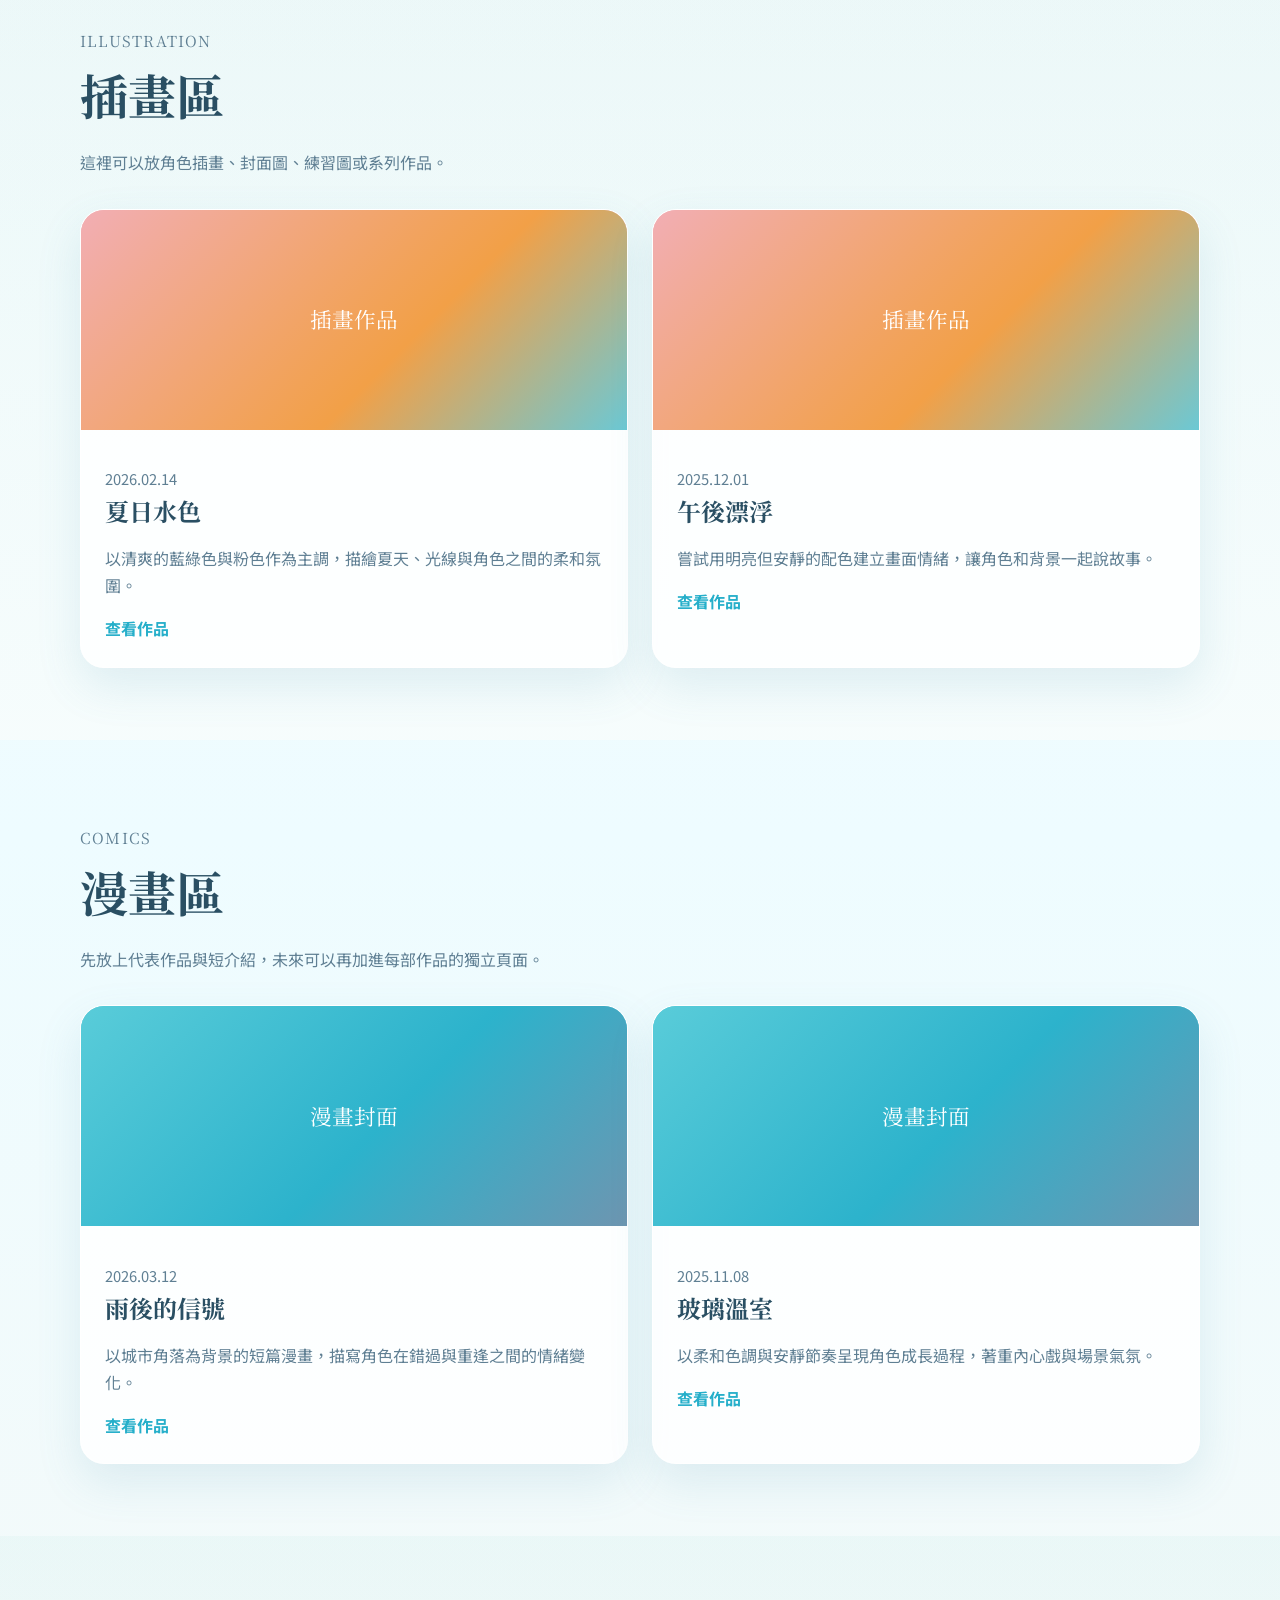
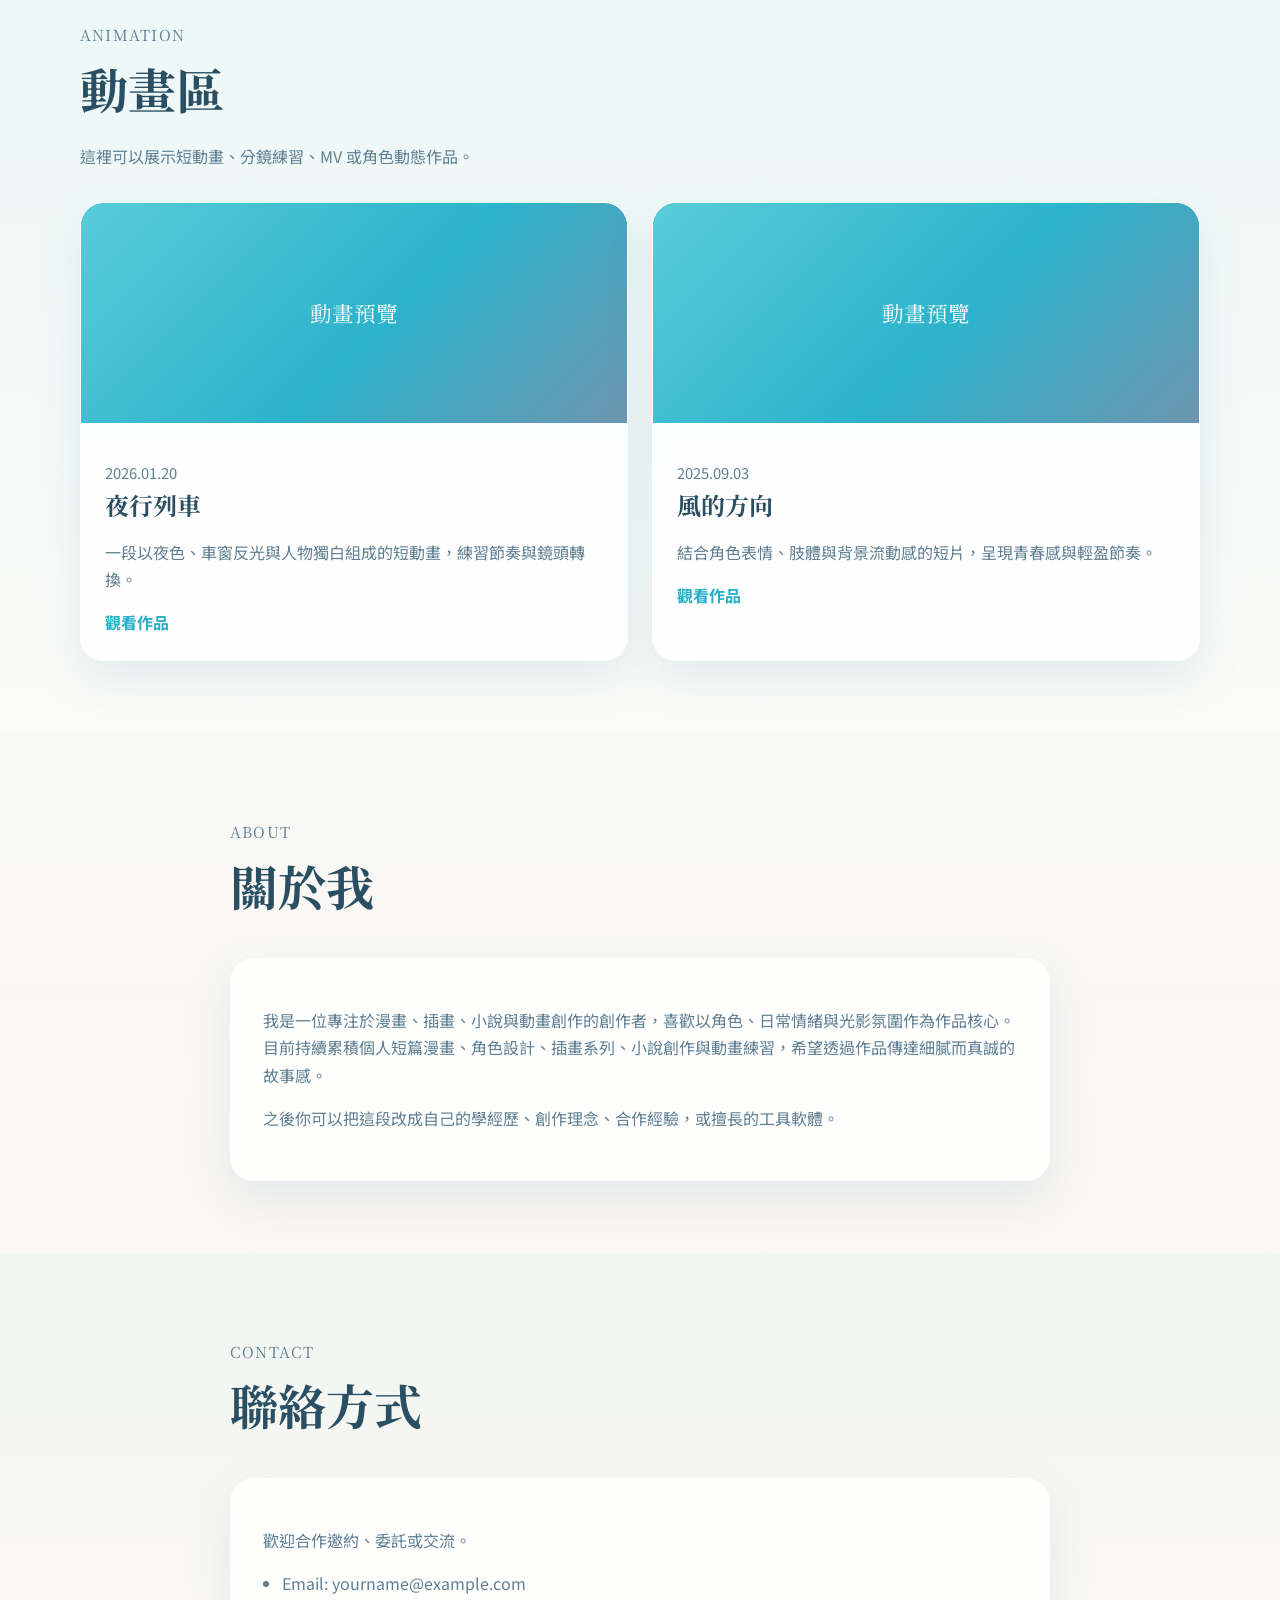
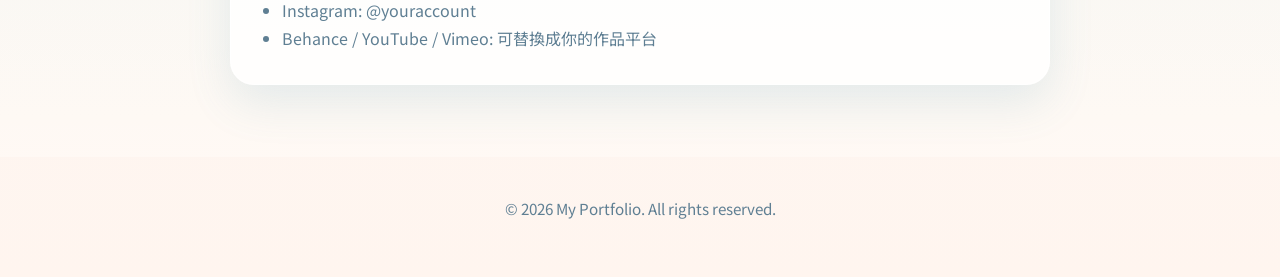
==== commit 739576f5: "更新介面" ====
--- a/index.html
+++ b/index.html
@@ -25,15 +25,16 @@
         選單
       </button>
 
-      <nav class="site-nav" id="site-nav" aria-label="主要選單">
-        <a href="#hero">首頁</a>
-        <a href="#novels">小說區</a>
-        <a href="#illustration">插畫區</a>
-        <a href="#comics">漫畫區</a>
-        <a href="#animation">動畫區</a>
-        <a href="#about">關於我</a>
-        <a href="#contact">聯絡方式</a>
-      </nav>
+     <nav class="site-nav" id="site-nav" aria-label="主要選單">
+            <a href="#hero">首頁</a>
+            <a href="#novels">小說區</a>
+            <a href="#illustration">插畫區</a>
+            <a href="#comics">漫畫區</a>
+            <a href="#animation">動畫區</a>
+            <a href="#about">關於我</a>
+            <a href="#contact">聯絡方式</a>
+         </nav>
+
     </div>
   </header>
 
@@ -62,43 +63,44 @@
       </div>
     </section>
 
-    <section class="section" id="comics">
-      <div class="container">
-        <div class="section-heading">
-          <p class="section-label">Comics</p>
-          <h2>漫畫區</h2>
-          <p>先放上代表作品與短介紹，未來可以再加進每部作品的獨立頁面。</p>
-        </div>
-
-        <div class="card-grid">
-          <article class="work-card">
-            <div class="work-cover placeholder">漫畫封面</div>
-            <div class="work-content">
-              <p class="work-date">2026.03.12</p>
-              <h3>雨後的信號</h3>
-              <p>
-                以城市角落為背景的短篇漫畫，描寫角色在錯過與重逢之間的情緒變化。
-              </p>
-              <a class="text-link" href="#">查看作品</a>
-            </div>
-          </article>
-
-          <article class="work-card">
-            <div class="work-cover placeholder">漫畫封面</div>
-            <div class="work-content">
-              <p class="work-date">2025.11.08</p>
-              <h3>玻璃溫室</h3>
-              <p>
-                以柔和色調與安靜節奏呈現角色成長過程，著重內心戲與場景氣氛。
-              </p>
-              <a class="text-link" href="#">查看作品</a>
-            </div>
-          </article>
-        </div>
-      </div>
-    </section>
-
-    <section class="section alt" id="illustration">
+ <section class="section" id="novels">
+      <div class="container">
+        <div class="section-heading">
+          <p class="section-label">Novels</p>
+          
+          <h2>小說區</h2>
+          <p>這裡可以放短篇小說、連載故事、世界觀設定或角色故事集。</p>
+        </div>
+
+        <div class="card-grid">
+          <article class="work-card">
+            <div class="work-cover placeholder novel-cover">小說封面</div>
+            <div class="work-content">
+              <p class="work-date">2026.03.01</p>
+              <h3>自介</h3>
+              <p>
+                所謂的自介，也就是所有故事的源頭，荒繆怪誕的根源。
+              </p>
+              <a class="text-link" href="novel-tide.html">閱讀作品</a>
+            </div>
+          </article>
+
+          <article class="work-card">
+            <div class="work-cover placeholder novel-cover">小說封面</div>
+            <div class="work-content">
+              <p class="work-date">2025.10.18</p>
+              <h3>玻璃海的房間</h3>
+              <p>
+                以安靜、夢境感的筆調描寫角色記憶與空間感，適合放你的原創故事或短篇試寫。
+              </p>
+              <a class="text-link" href="novel2-tide.html">閱讀作品</a>
+            </div>
+          </article>
+        </div>
+      </div>
+    </section>
+
+<section class="section alt" id="illustration">
       <div class="container">
         <div class="section-heading">
           <p class="section-label">Illustration</p>
@@ -134,42 +136,44 @@
       </div>
     </section>
 
-    <section class="section" id="novels">
-      <div class="container">
-        <div class="section-heading">
-          <p class="section-label">Novels</p>
-          <h2>小說區</h2>
-          <p>這裡可以放短篇小說、連載故事、世界觀設定或角色故事集。</p>
-        </div>
-
-        <div class="card-grid">
-          <article class="work-card">
-            <div class="work-cover placeholder novel-cover">小說封面</div>
-            <div class="work-content">
-              <p class="work-date">2026.03.01</p>
-              <h3>自介</h3>
-              <p>
-                所謂的自介，也就是所有故事的源頭，荒繆怪誕的根源。
-              </p>
-              <a class="text-link" href="novel-tide.html">閱讀作品</a>
-            </div>
-          </article>
-
-          <article class="work-card">
-            <div class="work-cover placeholder novel-cover">小說封面</div>
-            <div class="work-content">
-              <p class="work-date">2025.10.18</p>
-              <h3>玻璃海的房間</h3>
-              <p>
-                以安靜、夢境感的筆調描寫角色記憶與空間感，適合放你的原創故事或短篇試寫。
-              </p>
-              <a class="text-link" href="novel2-tide.html">閱讀作品</a>
-            </div>
-          </article>
-        </div>
-      </div>
-    </section>
-
+    <section class="section" id="comics">
+      <div class="container">
+        <div class="section-heading">
+          <p class="section-label">Comics</p>
+
+          <h2>漫畫區</h2>
+          <p>先放上代表作品與短介紹，未來可以再加進每部作品的獨立頁面。</p>
+        </div>
+
+        <div class="card-grid">
+          <article class="work-card">
+            <div class="work-cover placeholder">漫畫封面</div>
+            <div class="work-content">
+              <p class="work-date">2026.03.12</p>
+              <h3>雨後的信號</h3>
+              <p>
+                以城市角落為背景的短篇漫畫，描寫角色在錯過與重逢之間的情緒變化。
+              </p>
+              <a class="text-link" href="#">查看作品</a>
+            </div>
+          </article>
+
+          <article class="work-card">
+            <div class="work-cover placeholder">漫畫封面</div>
+            <div class="work-content">
+              <p class="work-date">2025.11.08</p>
+              <h3>玻璃溫室</h3>
+              <p>
+                以柔和色調與安靜節奏呈現角色成長過程，著重內心戲與場景氣氛。
+              </p>
+              <a class="text-link" href="#">查看作品</a>
+            </div>
+          </article>
+        </div>
+      </div>
+    </section>
+
+    
     <section class="section alt" id="animation">
       <div class="container">
         <div class="section-heading">
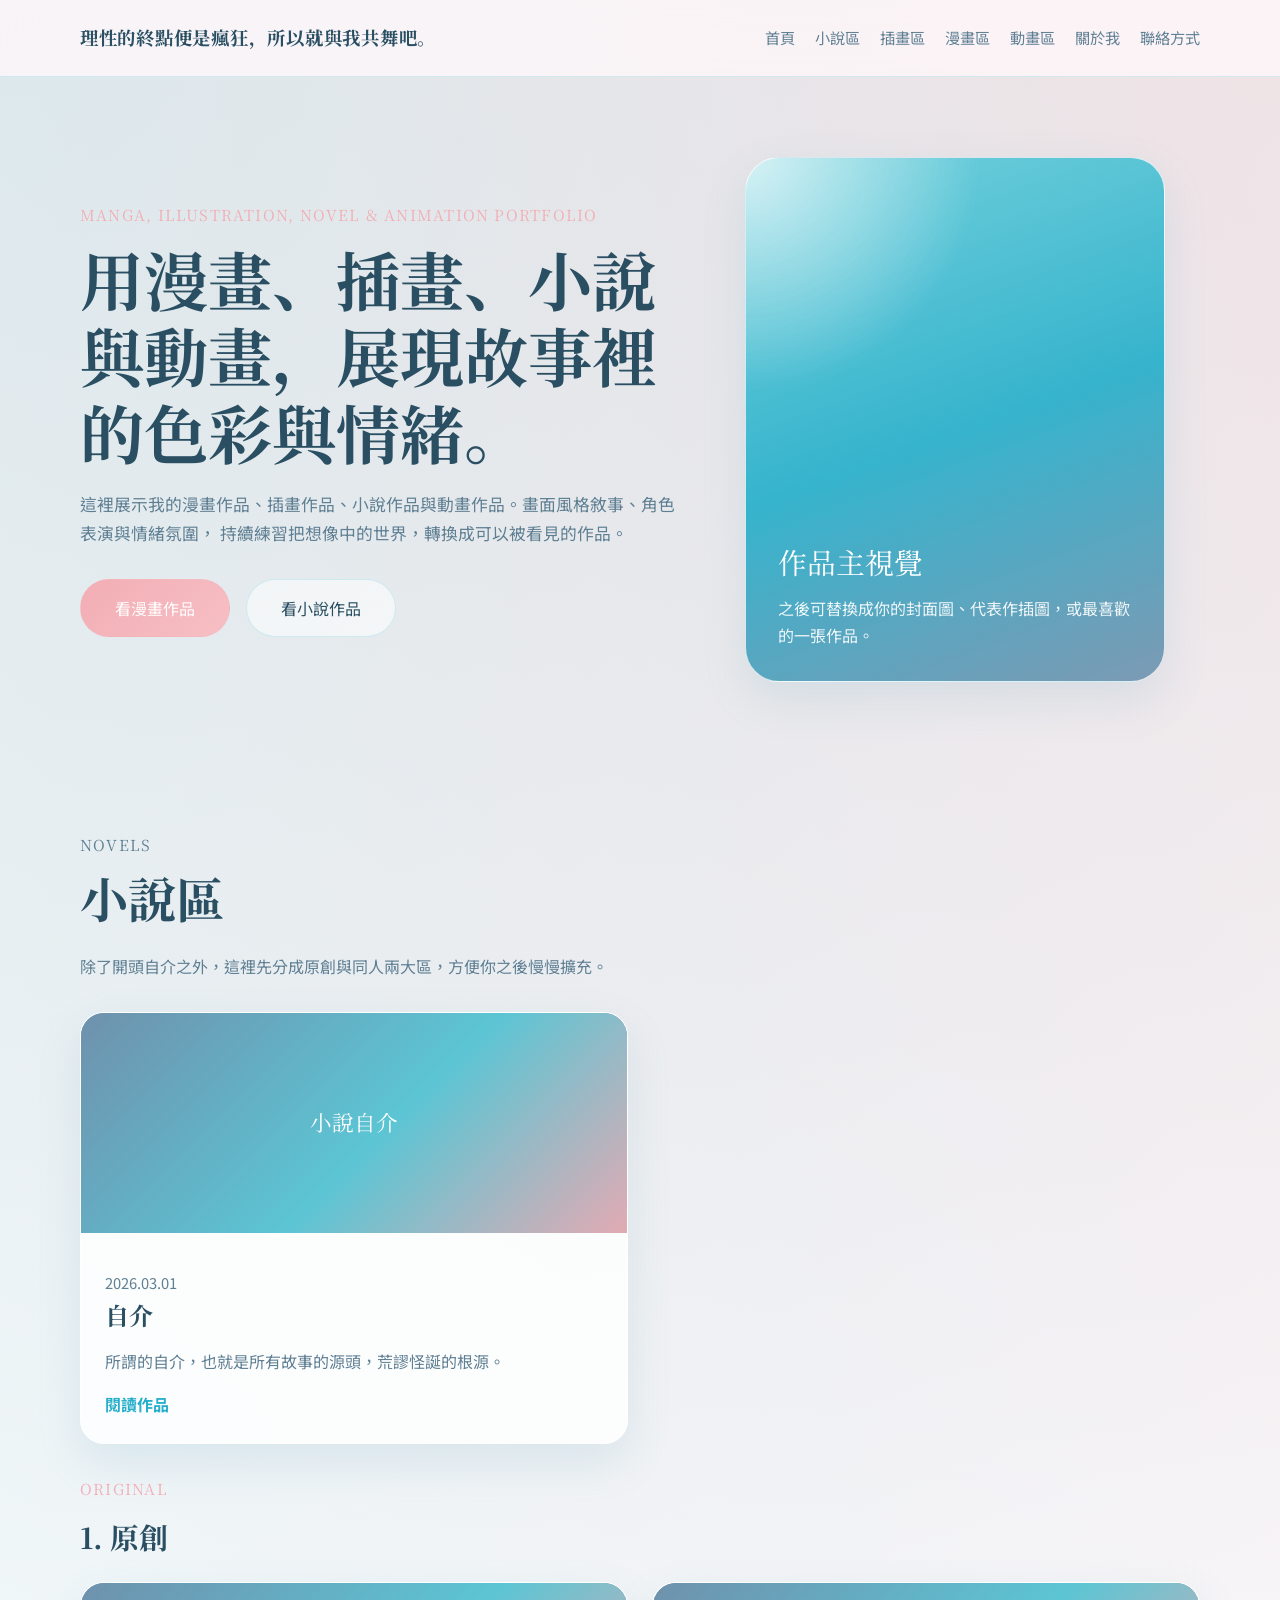
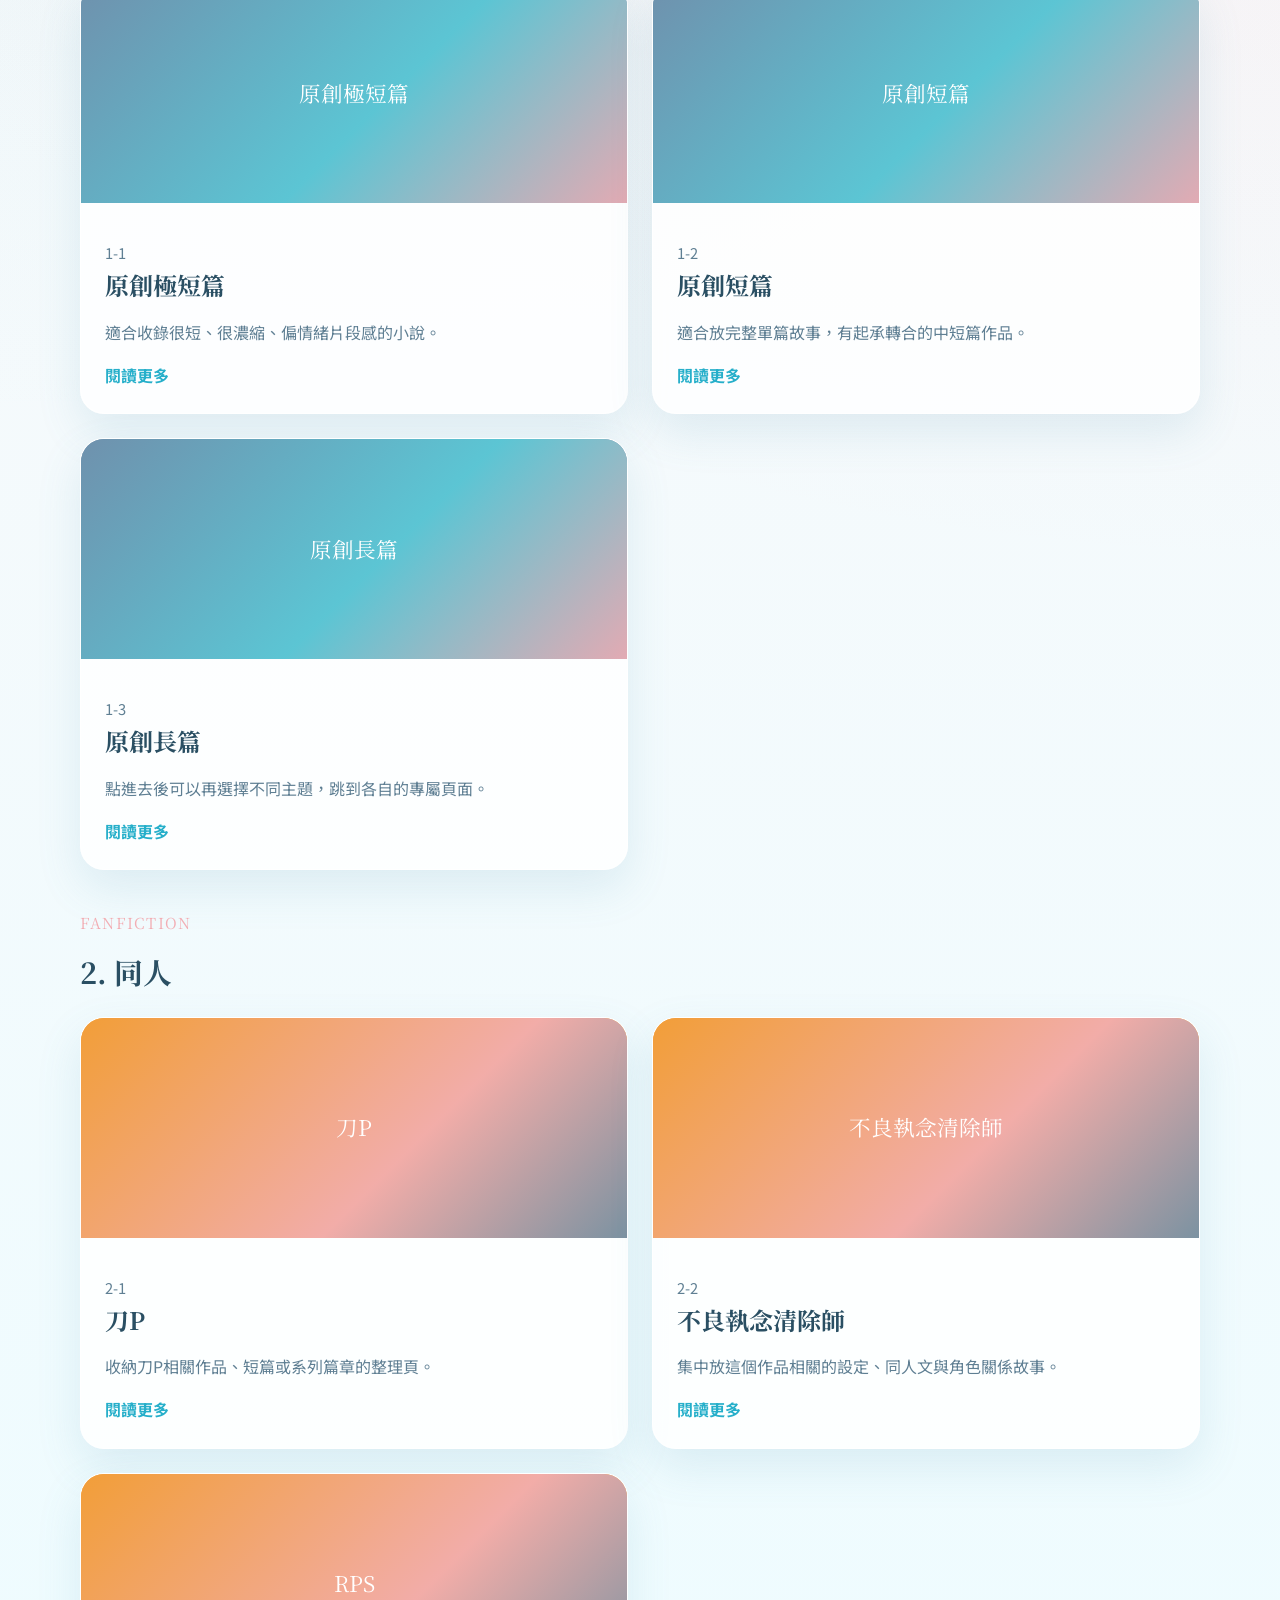
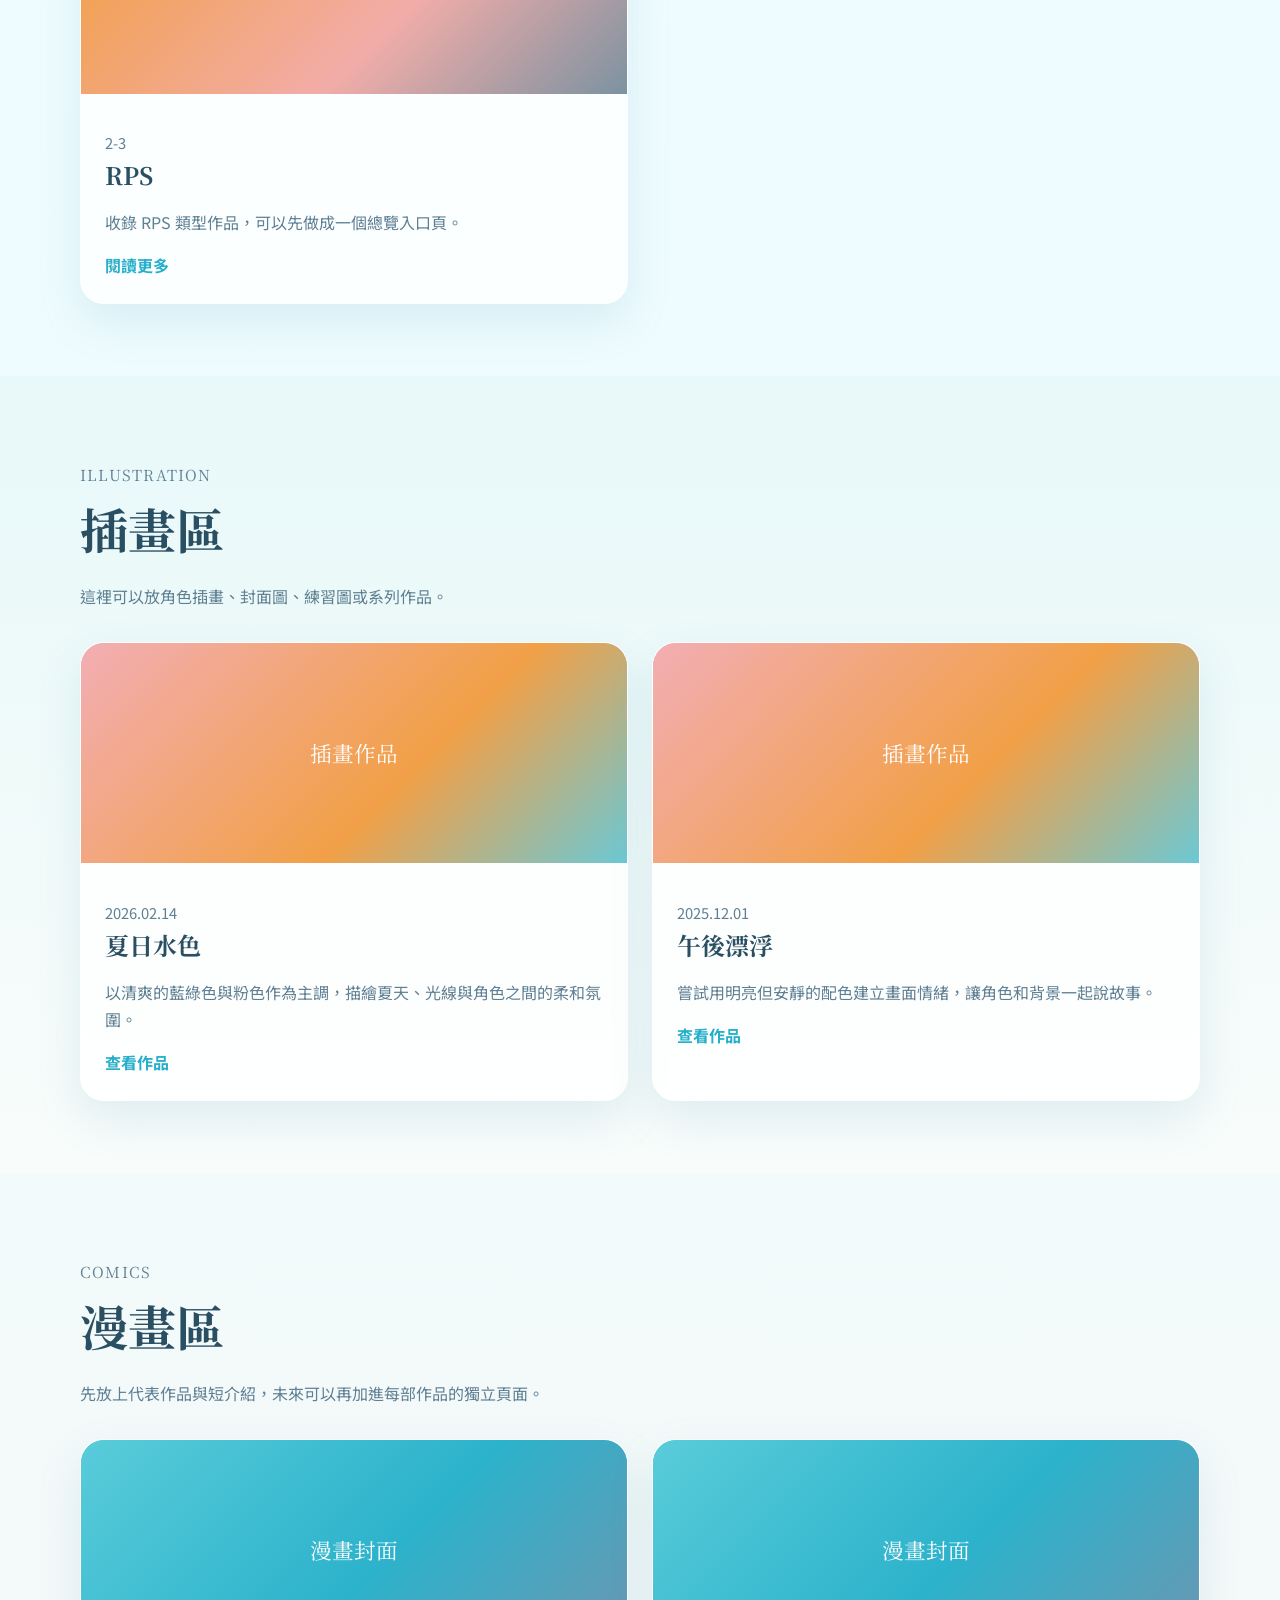
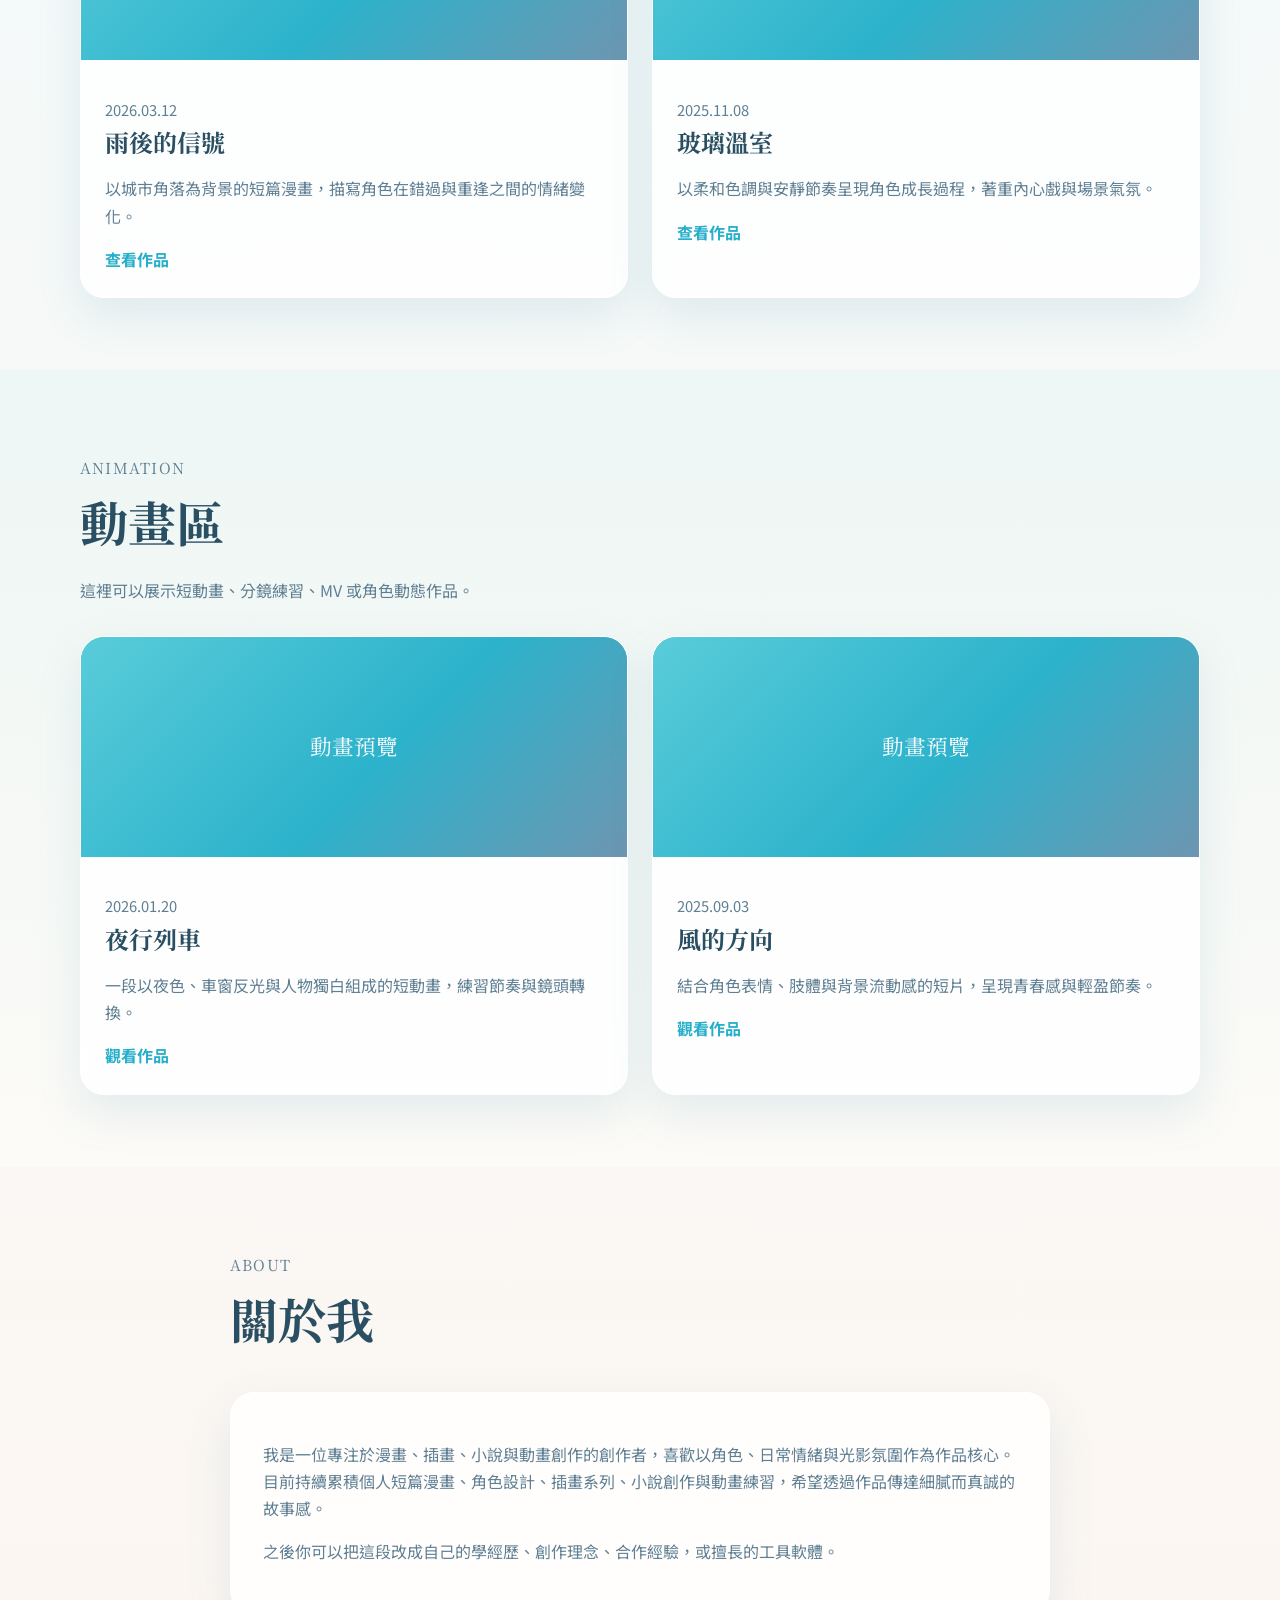
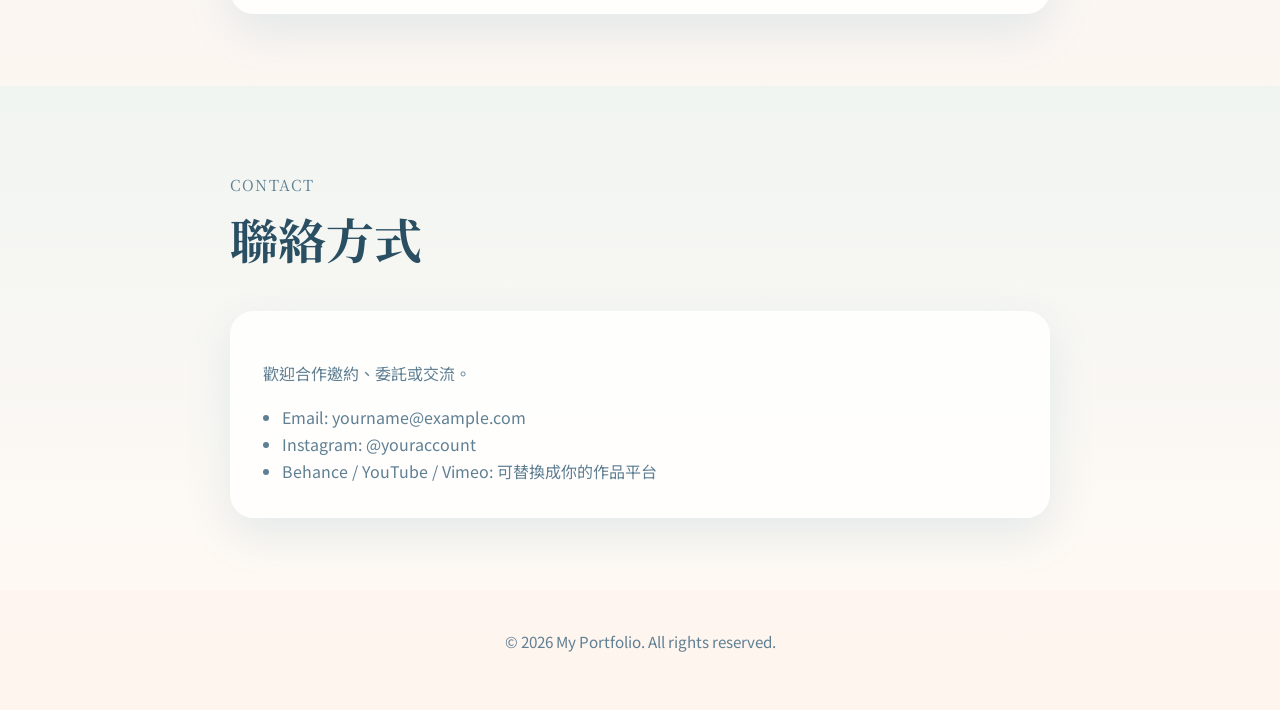
==== commit 8a1cc4fb: "更新介面" ====
--- a/index.html
+++ b/index.html
@@ -63,39 +63,102 @@
       </div>
     </section>
 
- <section class="section" id="novels">
+    <section class="section" id="novels">
       <div class="container">
         <div class="section-heading">
           <p class="section-label">Novels</p>
-          
           <h2>小說區</h2>
-          <p>這裡可以放短篇小說、連載故事、世界觀設定或角色故事集。</p>
-        </div>
-
-        <div class="card-grid">
-          <article class="work-card">
-            <div class="work-cover placeholder novel-cover">小說封面</div>
+          <p>除了開頭自介之外，這裡先分成原創與同人兩大區，方便你之後慢慢擴充。</p>
+        </div>
+
+        <div class="card-grid novel-intro-grid">
+          <article class="work-card">
+            <div class="work-cover placeholder novel-cover">小說自介</div>
             <div class="work-content">
               <p class="work-date">2026.03.01</p>
               <h3>自介</h3>
-              <p>
-                所謂的自介，也就是所有故事的源頭，荒繆怪誕的根源。
-              </p>
+              <p>所謂的自介，也就是所有故事的源頭，荒謬怪誕的根源。</p>
               <a class="text-link" href="novel-tide.html">閱讀作品</a>
             </div>
           </article>
-
-          <article class="work-card">
-            <div class="work-cover placeholder novel-cover">小說封面</div>
-            <div class="work-content">
-              <p class="work-date">2025.10.18</p>
-              <h3>玻璃海的房間</h3>
-              <p>
-                以安靜、夢境感的筆調描寫角色記憶與空間感，適合放你的原創故事或短篇試寫。
-              </p>
-              <a class="text-link" href="novel2-tide.html">閱讀作品</a>
-            </div>
-          </article>
+        </div>
+
+        <div class="novel-group">
+          <div class="novel-group-heading">
+            <p class="section-label">Original</p>
+            <h3>1. 原創</h3>
+          </div>
+
+          <div class="card-grid">
+            <article class="work-card">
+              <div class="work-cover placeholder novel-cover">原創極短篇</div>
+              <div class="work-content">
+                <p class="work-date">1-1</p>
+                <h3>原創極短篇</h3>
+                <p>適合收錄很短、很濃縮、偏情緒片段感的小說。</p>
+                <a class="text-link" href="original-flash.html">閱讀更多</a>
+              </div>
+            </article>
+
+            <article class="work-card">
+              <div class="work-cover placeholder novel-cover">原創短篇</div>
+              <div class="work-content">
+                <p class="work-date">1-2</p>
+                <h3>原創短篇</h3>
+                <p>適合放完整單篇故事，有起承轉合的中短篇作品。</p>
+                <a class="text-link" href="original-short.html">閱讀更多</a>
+              </div>
+            </article>
+
+            <article class="work-card">
+              <div class="work-cover placeholder novel-cover">原創長篇</div>
+              <div class="work-content">
+                <p class="work-date">1-3</p>
+                <h3>原創長篇</h3>
+                <p>點進去後可以再選擇不同主題，跳到各自的專屬頁面。</p>
+                <a class="text-link" href="original-long.html">閱讀更多</a>
+              </div>
+            </article>
+          </div>
+        </div>
+
+        <div class="novel-group">
+          <div class="novel-group-heading">
+            <p class="section-label">Fanfiction</p>
+            <h3>2. 同人</h3>
+          </div>
+
+          <div class="card-grid">
+            <article class="work-card">
+              <div class="work-cover placeholder fan-cover">刀P</div>
+              <div class="work-content">
+                <p class="work-date">2-1</p>
+                <h3>刀P</h3>
+                <p>收納刀P相關作品、短篇或系列篇章的整理頁。</p>
+                <a class="text-link" href="fan-dao-p.html">閱讀更多</a>
+              </div>
+            </article>
+
+            <article class="work-card">
+              <div class="work-cover placeholder fan-cover">不良執念清除師</div>
+              <div class="work-content">
+                <p class="work-date">2-2</p>
+                <h3>不良執念清除師</h3>
+                <p>集中放這個作品相關的設定、同人文與角色關係故事。</p>
+                <a class="text-link" href="fan-clearer.html">閱讀更多</a>
+              </div>
+            </article>
+
+            <article class="work-card">
+              <div class="work-cover placeholder fan-cover">RPS</div>
+              <div class="work-content">
+                <p class="work-date">2-3</p>
+                <h3>RPS</h3>
+                <p>收錄 RPS 類型作品，可以先做成一個總覽入口頁。</p>
+                <a class="text-link" href="fan-rps.html">閱讀更多</a>
+              </div>
+            </article>
+          </div>
         </div>
       </div>
     </section>
@@ -173,7 +236,7 @@
       </div>
     </section>
 
-    
+
     <section class="section alt" id="animation">
       <div class="container">
         <div class="section-heading">
--- a/style.css
+++ b/style.css
@@ -287,6 +287,12 @@
     #6f91ad;
 }
 
+.fan-cover {
+  background:
+    linear-gradient(135deg, rgba(242, 158, 56, 0.92), rgba(242, 174, 180, 0.9) 60%, rgba(111, 145, 173, 0.9)),
+    #f29e38;
+}
+
 .work-content {
   padding: 1.5rem;
 }
@@ -316,6 +322,39 @@
 .contact-box {
   border-radius: var(--radius-lg);
   padding: 2rem;
+}
+
+.novel-intro-grid {
+  margin-bottom: 2rem;
+}
+
+.novel-group + .novel-group {
+  margin-top: 2.5rem;
+}
+
+.novel-group-heading {
+  margin-bottom: 1.25rem;
+}
+
+.novel-group-heading h3 {
+  font-size: 1.8rem;
+}
+
+.stack-list {
+  display: grid;
+  gap: 1rem;
+  margin-top: 1.5rem;
+}
+
+.stack-link {
+  display: block;
+  padding: 1rem 1.2rem;
+  background: rgba(255, 255, 255, 0.78);
+  border: 1px solid var(--line);
+  border-radius: var(--radius-md);
+  box-shadow: var(--shadow);
+  color: var(--text);
+  font-weight: 700;
 }
 
 .contact-list {
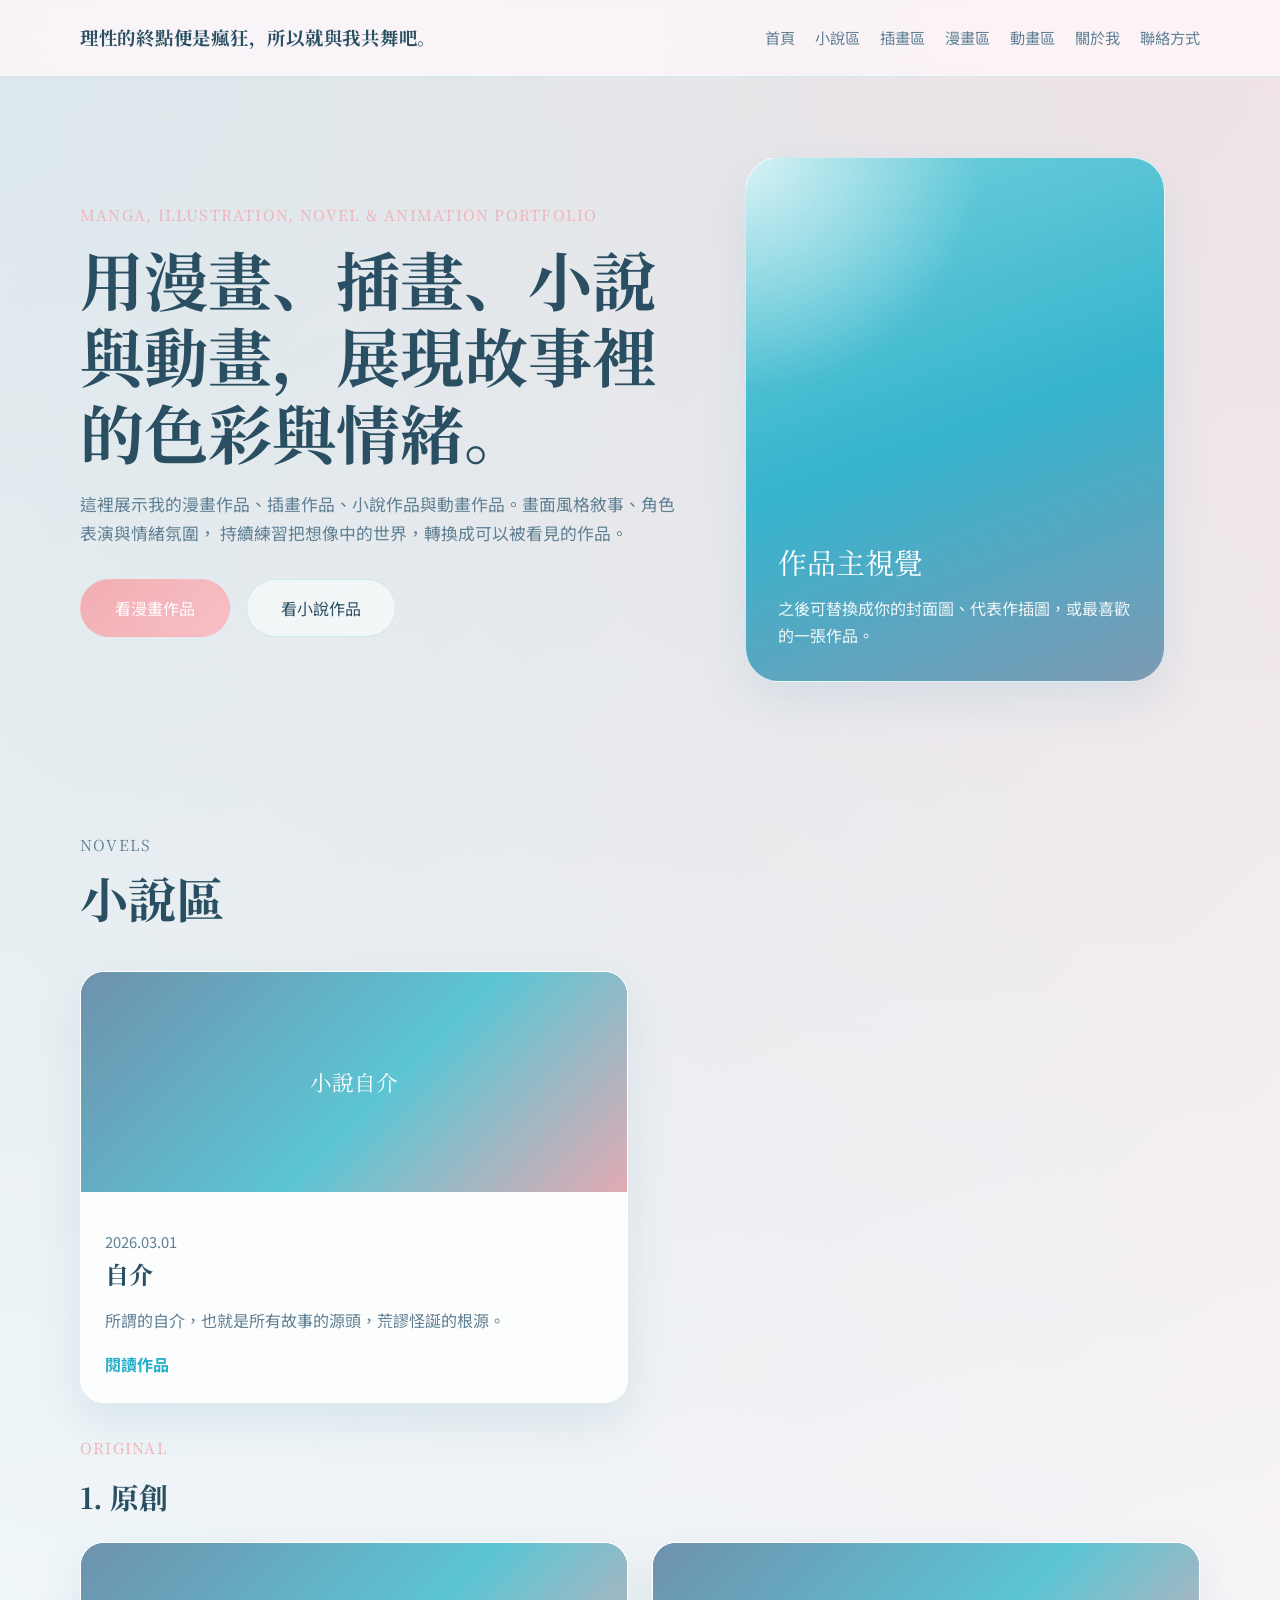
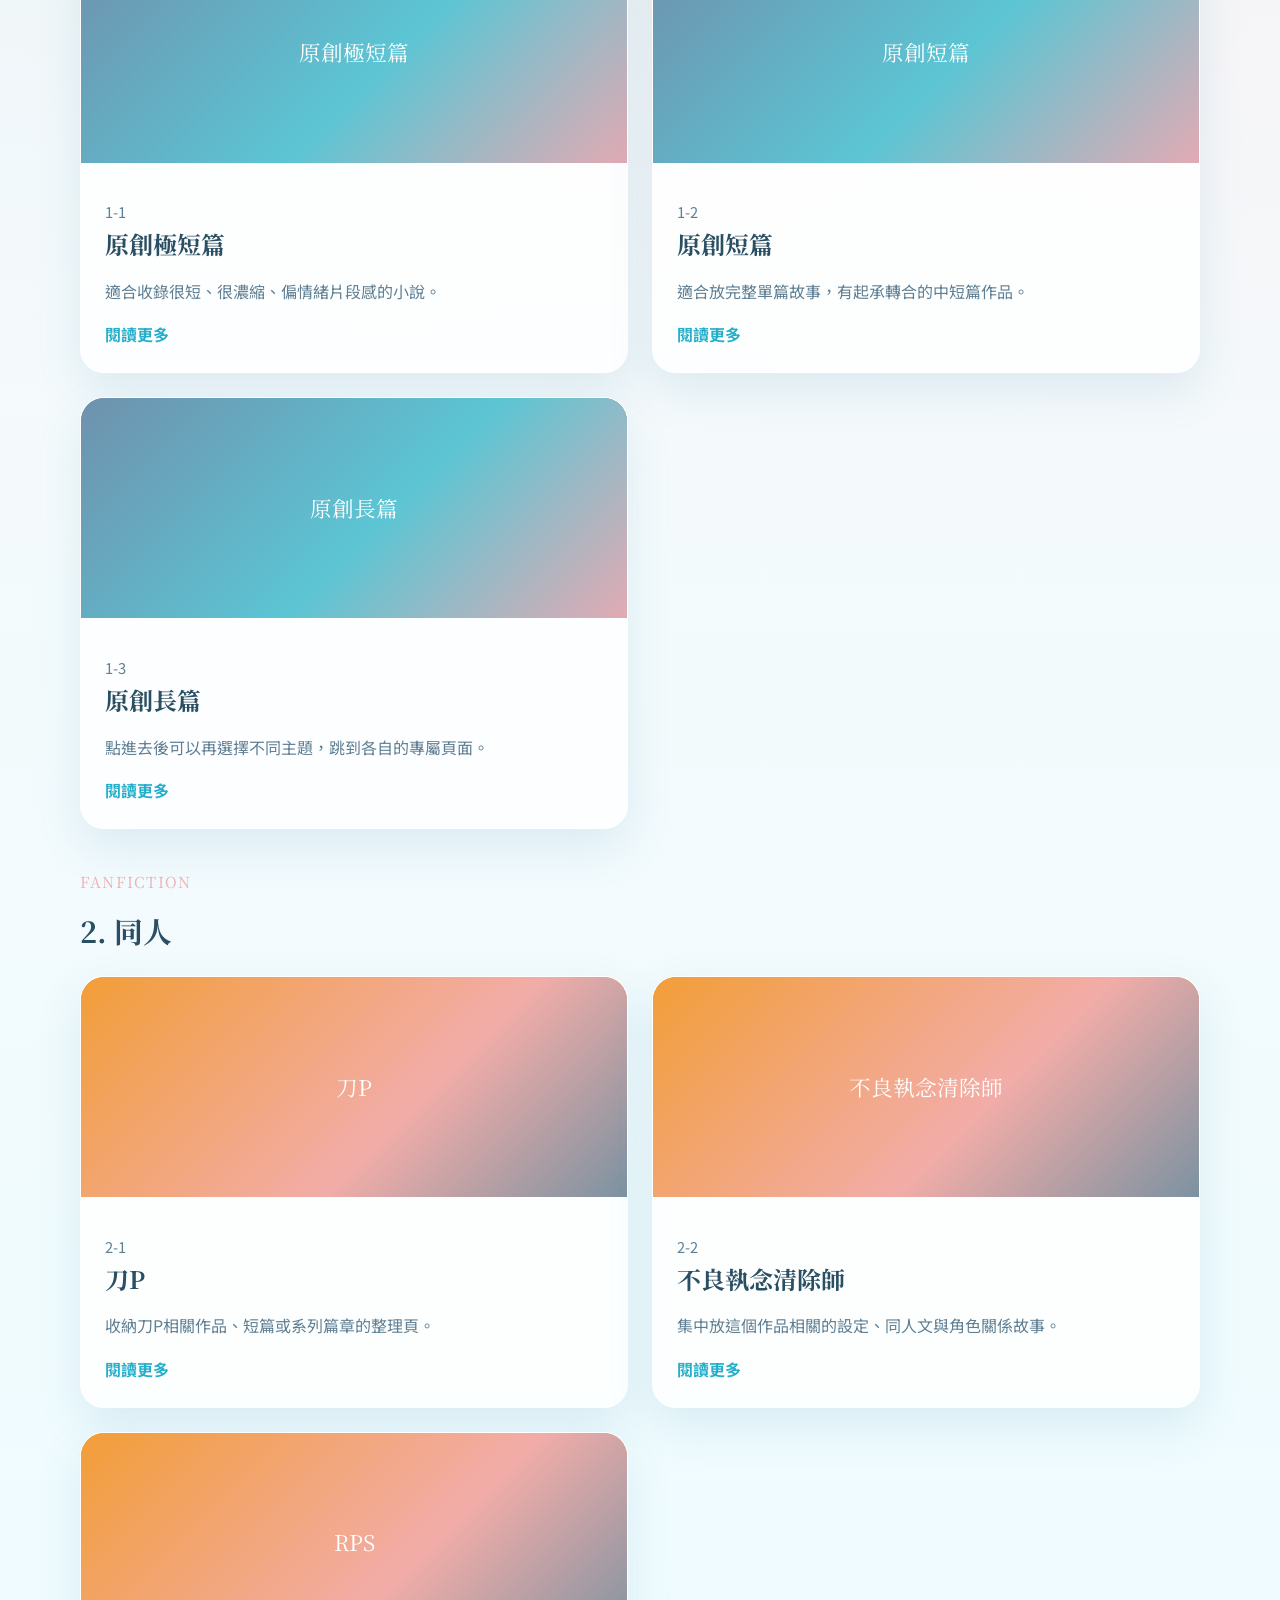
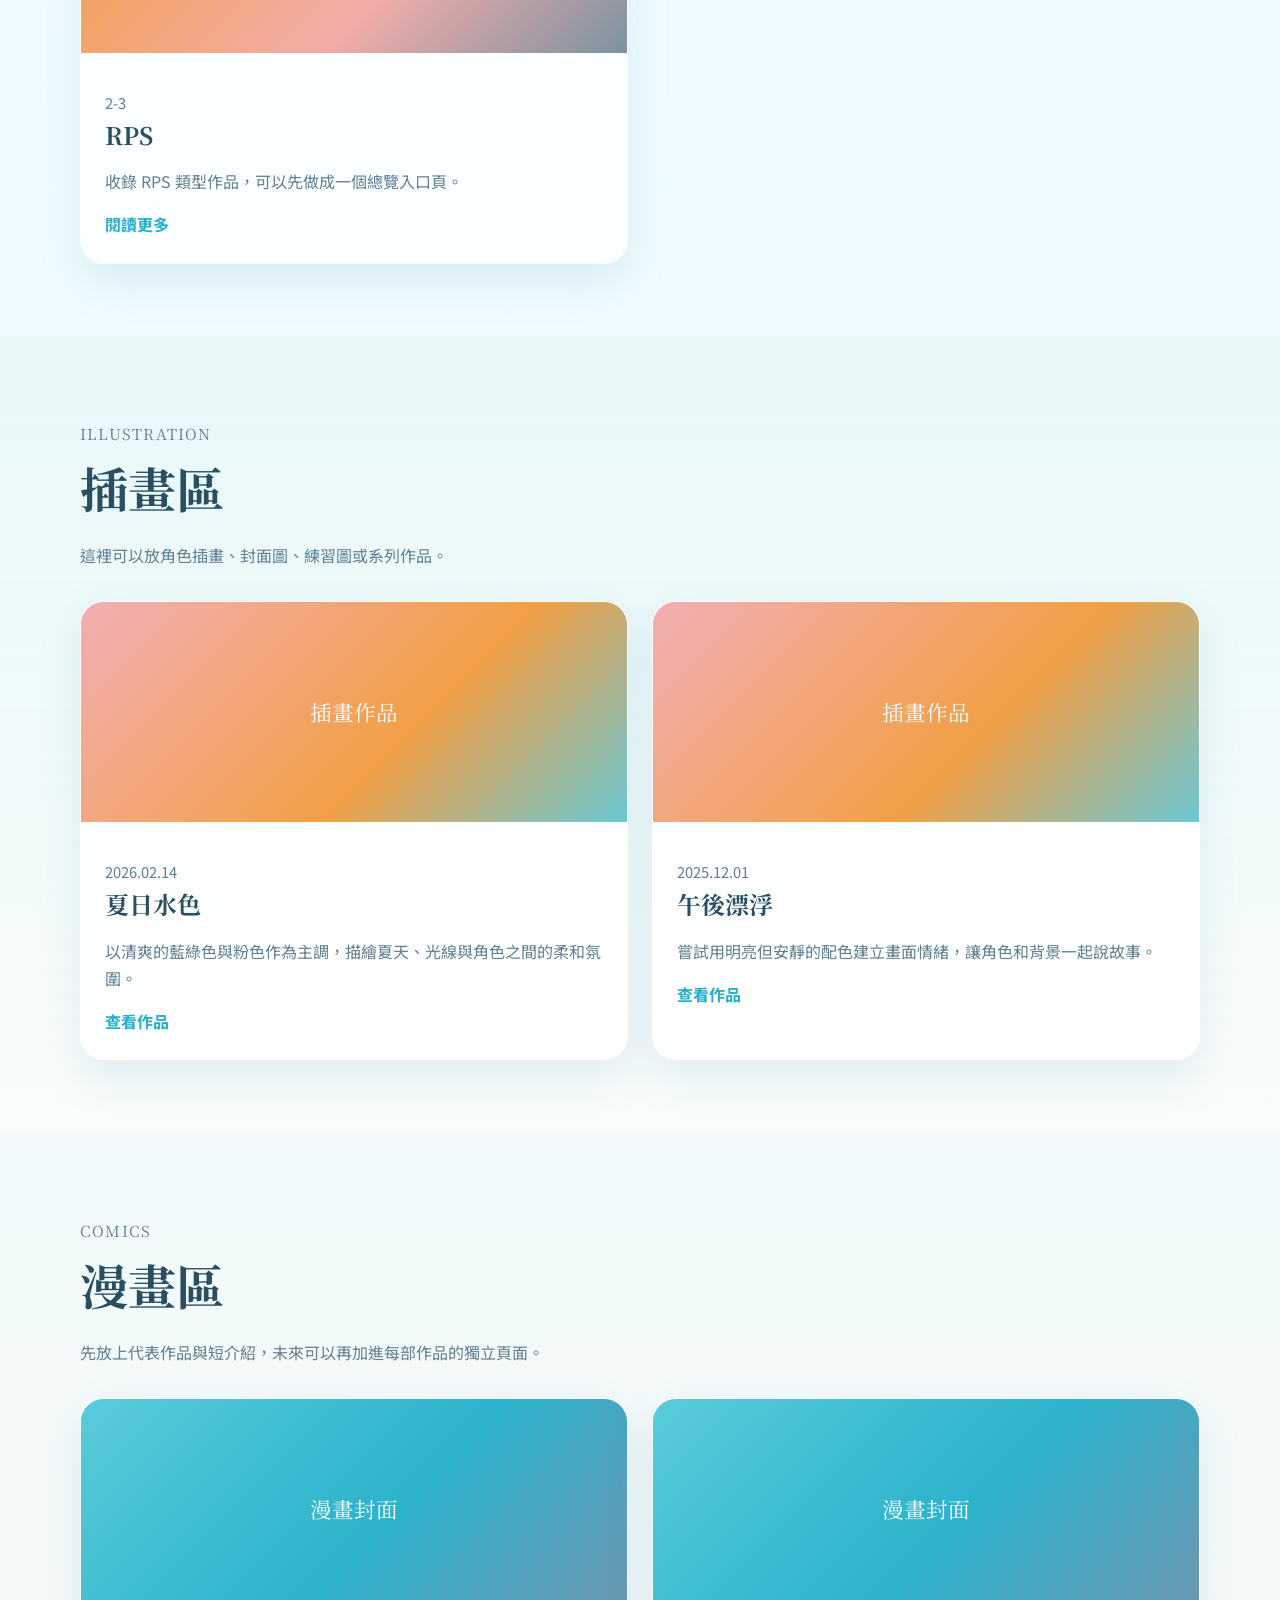
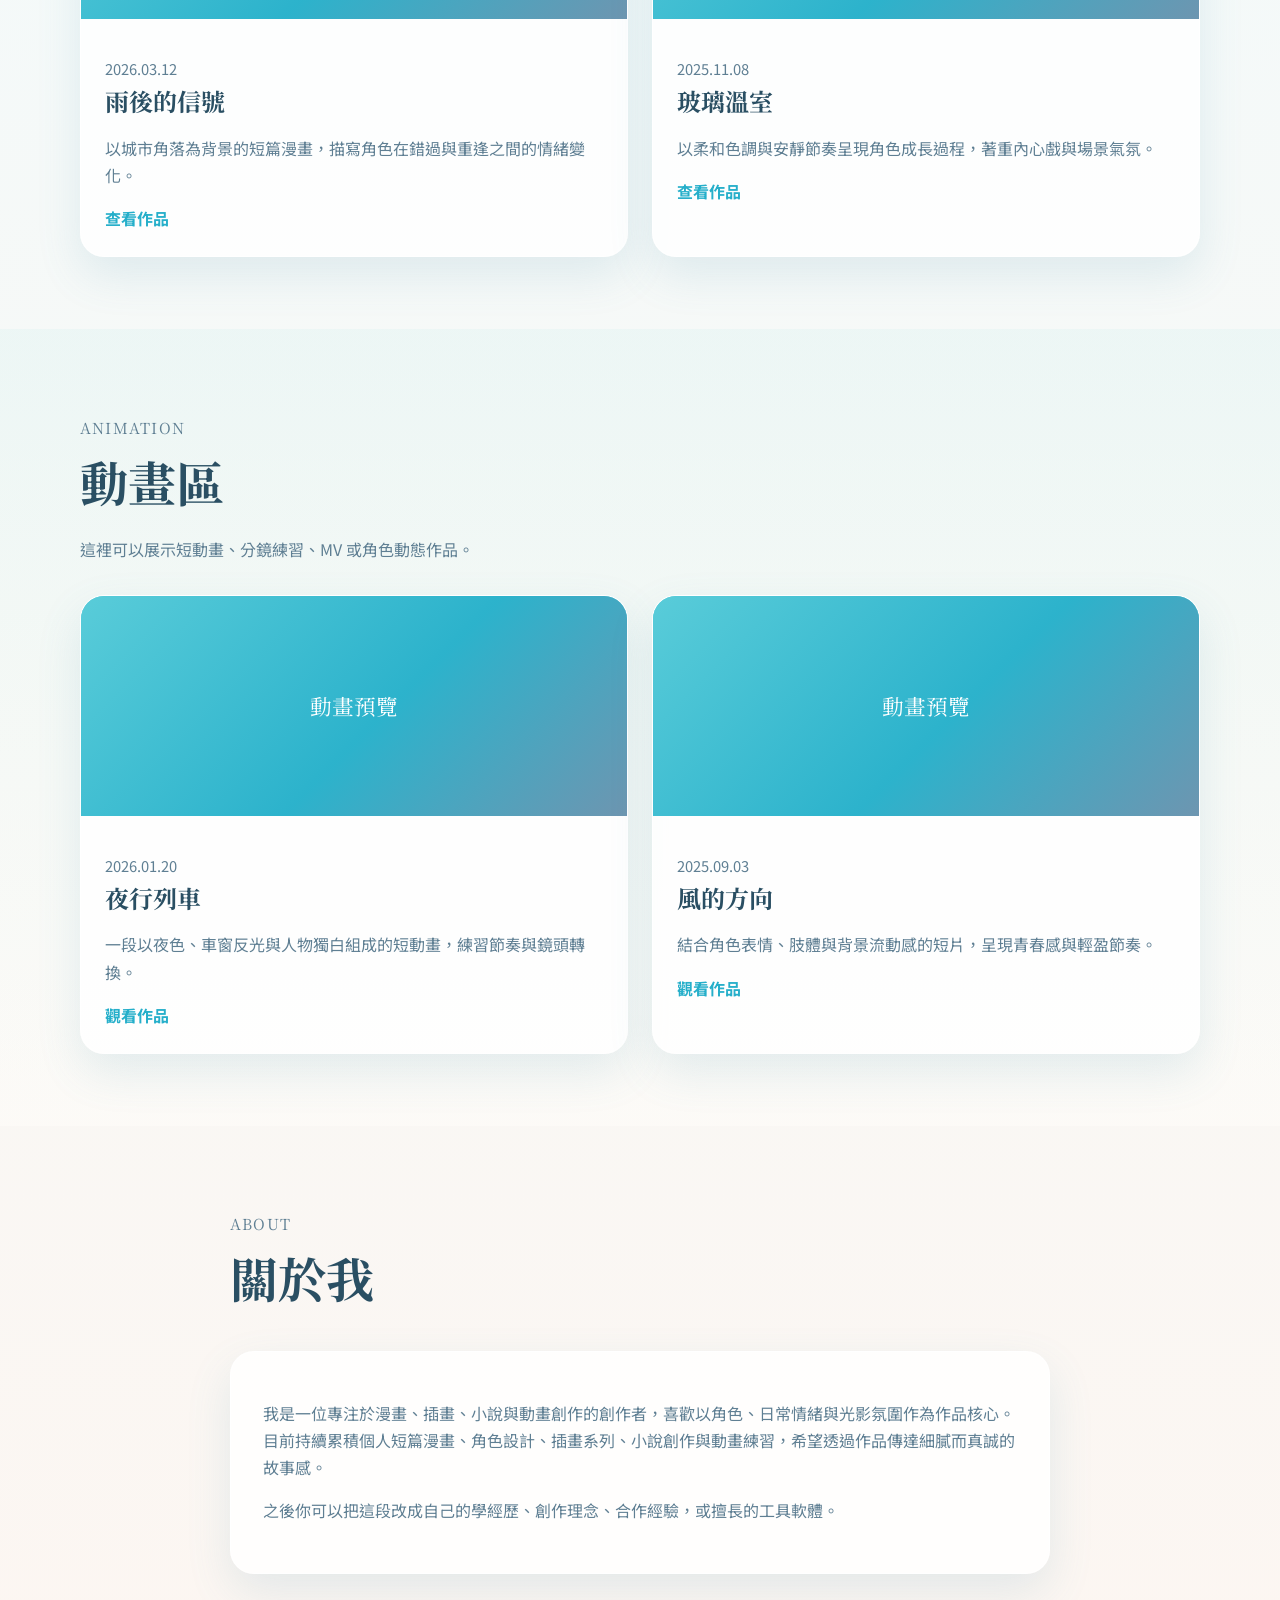
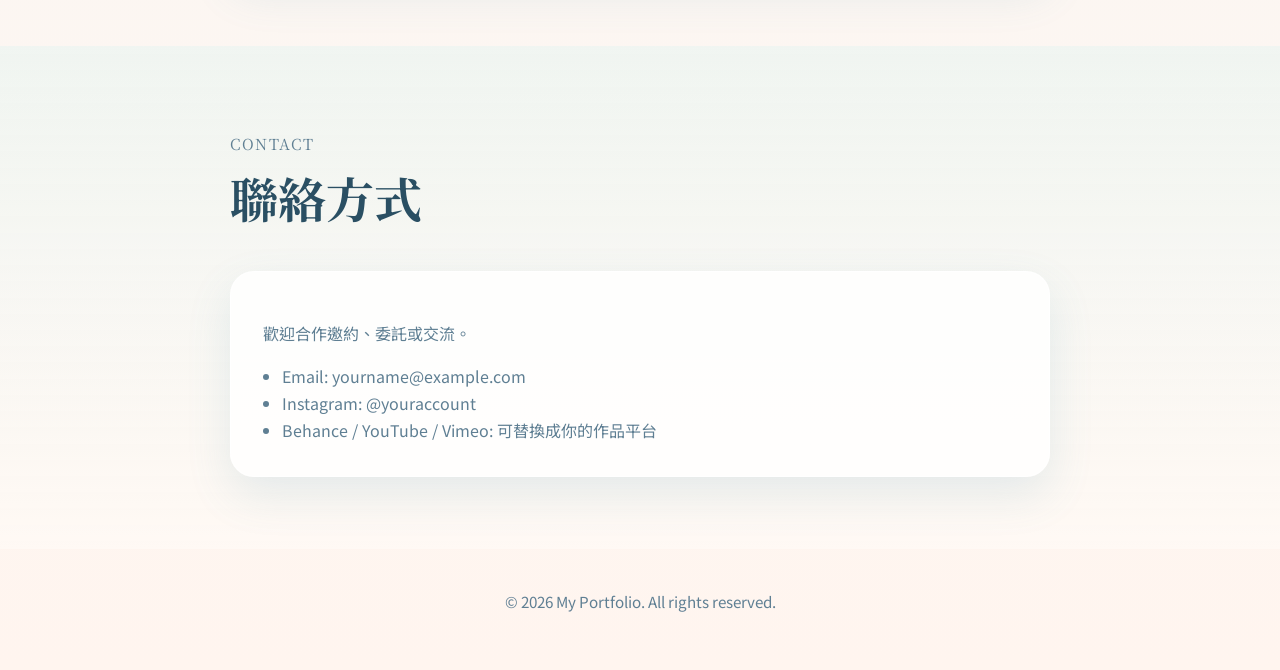
==== commit efc1596e: "更新首頁內容" ====
--- a/index.html
+++ b/index.html
@@ -68,7 +68,7 @@
         <div class="section-heading">
           <p class="section-label">Novels</p>
           <h2>小說區</h2>
-          <p>除了開頭自介之外，這裡先分成原創與同人兩大區，方便你之後慢慢擴充。</p>
+          
         </div>
 
         <div class="card-grid novel-intro-grid">
--- a/style.css
+++ b/style.css
@@ -357,6 +357,110 @@
   font-weight: 700;
 }
 
+.story-hub-page .about-box {
+  max-width: 880px;
+}
+
+.story-card-grid {
+  display: grid;
+  grid-template-columns: repeat(3, minmax(0, 1fr));
+  gap: 1.5rem;
+  margin-top: 2rem;
+}
+
+.story-card {
+  position: relative;
+  min-height: 320px;
+  padding: 0;
+  border-radius: 0;
+  overflow: hidden;
+  display: flex;
+  flex-direction: column;
+  justify-content: flex-end;
+  color: #fff;
+  box-shadow: var(--shadow);
+  isolation: isolate;
+}
+
+.story-card::before {
+  content: "";
+  position: absolute;
+  inset: 0;
+  background: linear-gradient(180deg, rgba(9, 22, 30, 0.08), rgba(8, 18, 26, 0.72));
+  z-index: -1;
+}
+
+.story-card::after {
+  content: "";
+  position: absolute;
+  inset: 0;
+  background: rgba(255, 255, 255, 0.08);
+  opacity: 0;
+  transition: opacity 0.25s ease;
+  z-index: -1;
+}
+
+.story-card:hover::after,
+.story-card:focus-visible::after {
+  opacity: 1;
+}
+
+.story-card:hover,
+.story-card:focus-visible {
+  transform: translateY(-4px);
+  transition: transform 0.25s ease;
+}
+
+.story-card-copy {
+  position: relative;
+  padding: 1.25rem 1.2rem 1.35rem;
+  background: linear-gradient(180deg, rgba(10, 18, 24, 0.1), rgba(8, 18, 26, 0.72));
+}
+
+.story-card-image-wrap {
+  aspect-ratio: 1 / 1;
+  overflow: hidden;
+  background: #111;
+}
+
+.story-card-image {
+  width: 100%;
+  height: 100%;
+  object-fit: cover;
+  display: block;
+}
+
+.story-card-tag {
+  display: inline-block;
+  margin-bottom: 0.85rem;
+  font-size: 0.95rem;
+  color: #9feeff;
+  text-shadow: 0 2px 10px rgba(0, 0, 0, 0.28);
+}
+
+.story-card-title {
+  font-family: "Noto Serif JP", serif;
+  font-size: clamp(1.9rem, 4vw, 2.7rem);
+  line-height: 1.15;
+  text-shadow: 0 3px 18px rgba(0, 0, 0, 0.25);
+}
+
+.story-card-a {
+  background: #0f1015;
+}
+
+.story-card-b {
+  background:
+    linear-gradient(160deg, rgba(255, 255, 255, 0.08), rgba(0, 0, 0, 0.16)),
+    linear-gradient(135deg, #f0b4c9 0%, #8a6bb0 38%, #394a74 65%, #162033 100%);
+}
+
+.story-card-c {
+  background:
+    linear-gradient(160deg, rgba(255, 223, 167, 0.08), rgba(0, 0, 0, 0.18)),
+    linear-gradient(135deg, #f6d37c 0%, #f29e38 26%, #48789a 60%, #203447 100%);
+}
+
 .contact-list {
   margin: 1rem 0 0;
   padding-left: 1.2rem;
@@ -374,7 +478,8 @@
 
 @media (max-width: 900px) {
   .hero-grid,
-  .card-grid {
+  .card-grid,
+  .story-card-grid {
     grid-template-columns: 1fr;
   }
 
